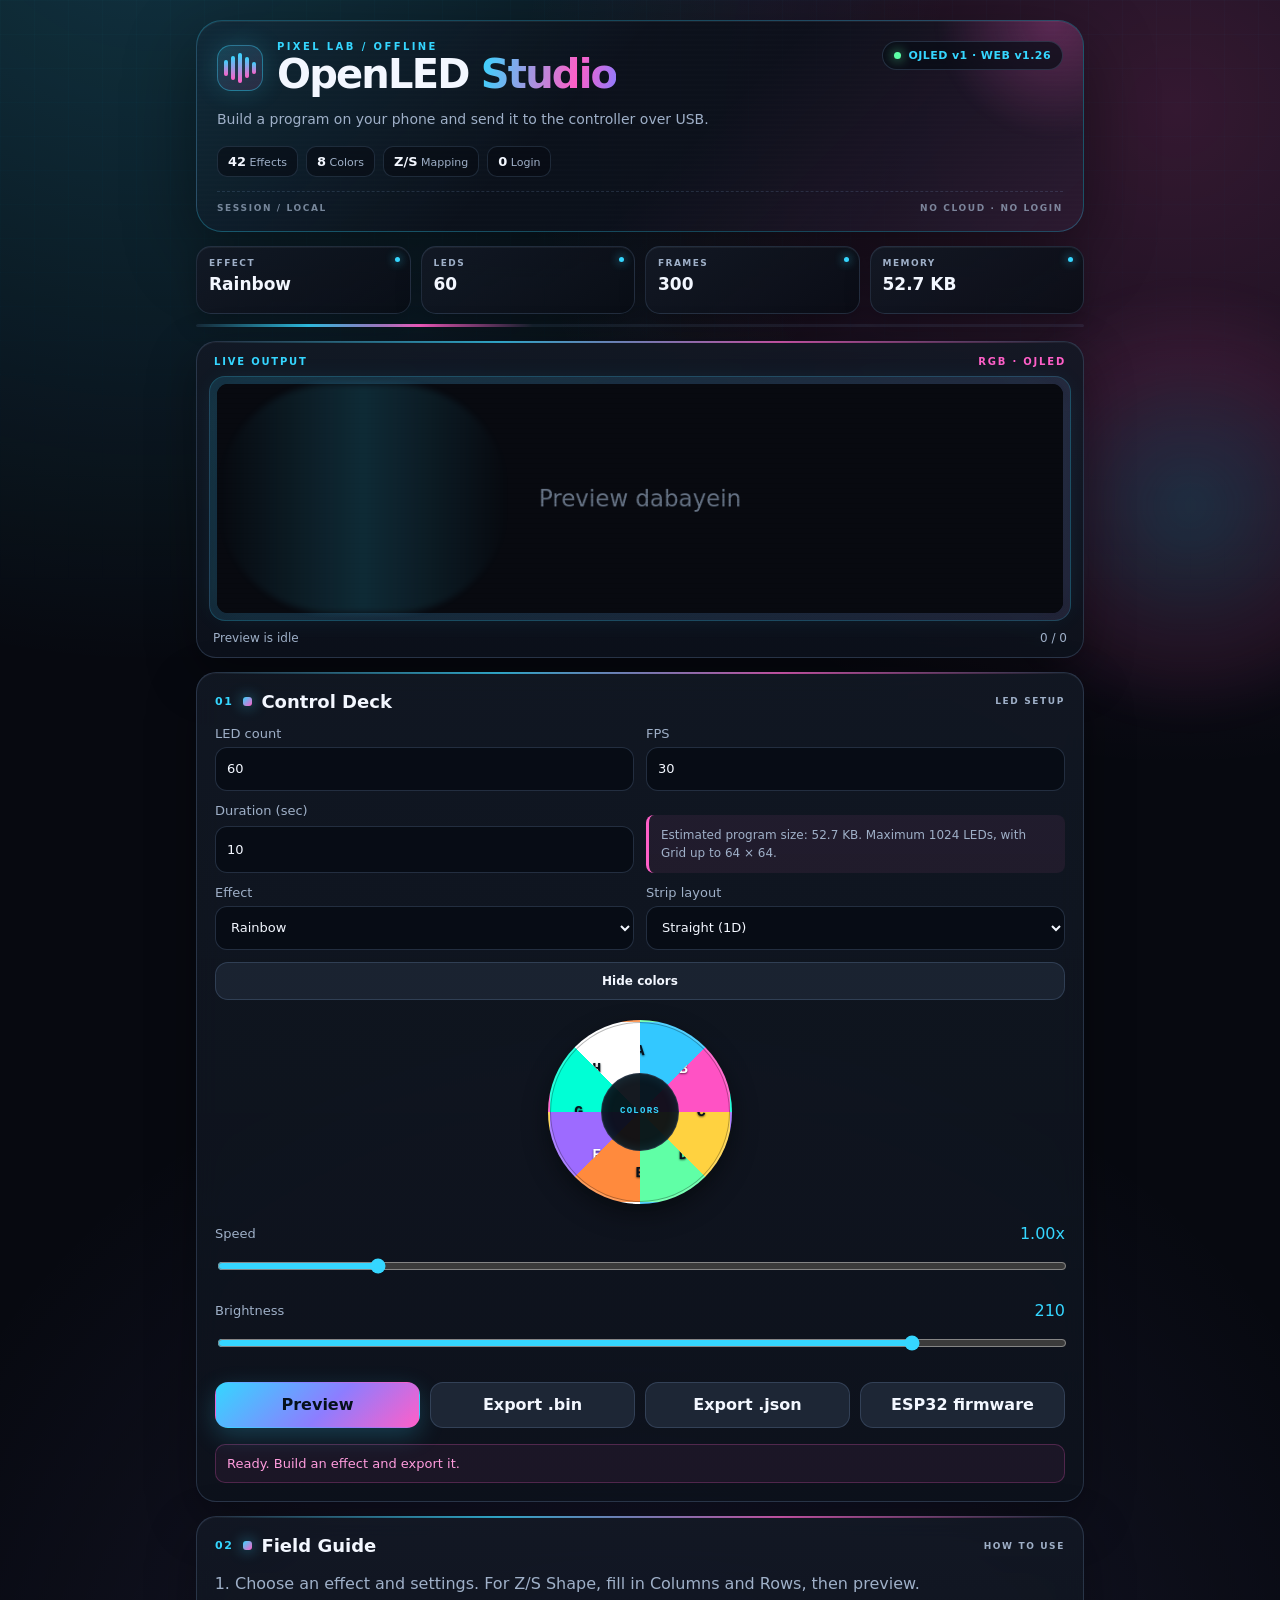
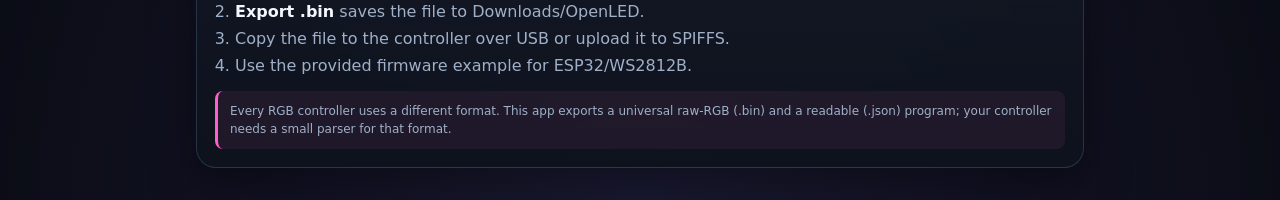
==== index.html @ 3d72856c "Combine color swatches into one color wheel" ====
<!doctype html>
<html lang="en">
<head>
  <meta charset="utf-8">
  <meta name="viewport" content="width=device-width, initial-scale=1, viewport-fit=cover">
  <meta name="theme-color" content="#070910">
  <title>OpenLED Studio — Free Offline RGB LED Program Designer</title>
  <meta name="description" content="Free offline LED effect studio. Build animated RGB programs on your phone and export OJLED .bin or .json files.">
  <meta name="keywords" content="LED, WS2812B, RGB, LED effects, OJLED, offline LED app, LED program designer, PWA">
  <meta name="robots" content="index, follow, max-image-preview:large">
  <meta name="google-site-verification" content="Swc5teiXD9Dpl1-2vFuk5kB1vmZibPCjsDLADtXdMlU" />
  <link rel="canonical" href="https://rohitprajapati487.github.io/openled-studio/">
  <meta property="og:type" content="website">
  <meta property="og:url" content="https://rohitprajapati487.github.io/openled-studio/">
  <meta property="og:title" content="OpenLED Studio — Free Offline RGB LED Program Designer">
  <meta property="og:description" content="Design animated RGB LED programs offline and export OJLED .bin or .json files.">
  <meta property="og:image" content="https://rohitprajapati487.github.io/openled-studio/icons/icon-512.png">
  <meta property="og:image:width" content="512">
  <meta property="og:image:height" content="512">
  <meta property="og:image:alt" content="OpenLED Studio app icon">
  <meta name="twitter:card" content="summary_large_image">
  <meta name="twitter:title" content="OpenLED Studio — Free Offline RGB LED Program Designer">
  <meta name="twitter:description" content="Design animated RGB LED programs offline and export OJLED .bin or .json files.">
  <meta name="twitter:image" content="https://rohitprajapati487.github.io/openled-studio/icons/icon-512.png">
  <meta name="apple-mobile-web-app-capable" content="yes">
  <meta name="apple-mobile-web-app-status-bar-style" content="black-translucent">
  <link rel="manifest" href="manifest.webmanifest">
  <link rel="icon" href="icons/icon-192.png">
  <link rel="apple-touch-icon" href="icons/icon-192.png">
  <link rel="stylesheet" href="styles.css">
  <script type="application/ld+json">
    {
      "@context": "https://schema.org",
      "@type": "WebApplication",
      "name": "OpenLED Studio",
      "url": "https://rohitprajapati487.github.io/openled-studio/",
      "description": "Free offline LED effect studio for building animated RGB programs and exporting OJLED .bin or .json files.",
      "applicationCategory": "MultimediaApplication",
      "operatingSystem": "Any modern web browser",
      "browserRequirements": "Requires JavaScript and Service Workers",
      "isAccessibleForFree": true,
      "offers": {
        "@type": "Offer",
        "price": "0",
        "priceCurrency": "USD"
      },
      "featureList": ["42 effects", "8 colors", "3D text", "OJLED binary export", "JSON export", "Offline PWA"]
    }
  </script>
</head>
<body>
  <main class="app">
    <header class="hero">
      <span class="hero-noise" aria-hidden="true"></span>
      <div class="brand-row">
        <div class="brand">
          <div class="mark" aria-hidden="true"><i></i><i></i><i></i><i></i><i></i></div>
          <div>
            <span class="kicker">PIXEL LAB / OFFLINE</span>
            <h1>OpenLED <em>Studio</em></h1>
          </div>
        </div>
        <span class="badge"><i class="live-dot"></i> OJLED v1 · WEB v1.26</span>
      </div>
      <p class="tagline">Build a program on your phone and send it to the controller over USB.</p>
      <div class="chips" aria-label="App features">
        <span><b>42</b> Effects</span>
        <span><b>8</b> Colors</span>
        <span><b>Z/S</b> Mapping</span>
        <span><b>0</b> Login</span>
      </div>
      <div class="hero-rail"><span>SESSION / LOCAL</span><span>NO CLOUD · NO LOGIN</span></div>
    </header>

    <section class="telemetry" aria-label="Live program stats">
      <div class="stat"><span>Effect</span><strong id="statEffect">Rainbow</strong></div>
      <div class="stat"><span>LEDs</span><strong id="statLeds">60</strong></div>
      <div class="stat"><span>Frames</span><strong id="statFrames">300</strong></div>
      <div class="stat"><span>Memory</span><strong id="statMemory">54.0 KB</strong></div>
    </section>
    <div class="signal-line" aria-hidden="true"><i></i></div>

    <section class="card preview-card">
      <div class="console-label"><span>LIVE OUTPUT</span><span>RGB · OJLED</span></div>
      <div class="screen">
        <canvas id="preview" width="960" height="260"></canvas>
        <span class="scan" aria-hidden="true"></span>
      </div>
      <div class="preview-foot">
        <span id="previewInfo">Preview is idle</span>
        <span id="frameInfo">0 / 0</span>
      </div>
    </section>

    <section class="card">
      <div class="section-head">
        <span class="section-index">01</span>
        <h2>Control Deck</h2>
        <span class="section-tag">LED SETUP</span>
      </div>
      <div class="grid">
        <label>LED count
          <input id="leds" type="number" min="1" max="1024" step="1" value="60" inputmode="numeric">
        </label>
        <label>FPS
          <input id="fps" type="number" min="1" max="60" value="30" inputmode="numeric">
        </label>
        <label>Duration (sec)
          <input id="seconds" type="number" min="1" max="120" value="10" inputmode="numeric">
        </label>
        <p id="sizeInfo" class="note">Estimated program size: 0 B. Maximum 1024 LEDs, with Grid up to 64 × 64.</p>
        <label>Effect
          <select id="effect">
            <option value="STATIC">Static</option>
            <option value="RAINBOW" selected>Rainbow</option>
            <option value="CHASE">Chase</option>
            <option value="BREATHE">Breathe</option>
            <option value="WIPE">Color Wipe</option>
            <option value="SPARKLE">Sparkle</option>
            <option value="WAVE">Wave</option>
            <option value="METEOR">Meteor</option>
            <option value="FIRE">Fire</option>
            <option value="PLASMA">Plasma</option>
            <option value="RIPPLE">Ripple</option>
            <option value="SCANNER">Scanner</option>
            <option value="KALEIDO">Kaleido</option>
            <option value="MATRIX">Matrix</option>
            <option value="AURORA">Aurora</option>
            <option value="LAVA">Lava</option>
            <option value="STROBE">Strobe</option>
            <option value="SPIRAL">Spiral</option>
            <option value="SNOW">Snow</option>
            <option value="CIRCUIT">Circuit</option>
            <option value="SUNRISE">Sunrise</option>
            <option value="THUNDER">Thunder</option>
            <option value="NEON">Neon</option>
            <option value="BOUNCE">Bounce</option>
            <option value="COMET">Comet</option>
            <option value="WATER">Water</option>
            <option value="SMOKE">Smoke</option>
            <option value="RADAR">Radar</option>
            <option value="GRIDWAVE">Gridwave</option>
            <option value="LASER">Laser</option>
            <option value="CLOCK">Clock</option>
            <option value="HEARTBEAT">Heartbeat</option>
            <option value="WIND">Wind</option>
            <option value="VOLCANO">Volcano</option>
            <option value="BUBBLES">Bubbles</option>
            <option value="CHECKER">Checker</option>
            <option value="ZOOM">Zoom</option>
            <option value="DNA">DNA</option>
            <option value="FLAG">Flag</option>
            <option value="GALAXY">Galaxy</option>
            <option value="TRAFFIC">Traffic</option>
            <option value="TEXT3D">3D Name (running text)</option>
            <option value="CUSTOM">Custom (your own effect)</option>
          </select>
        </label>
        <label id="textField" class="hidden">3D Name / Text
          <input id="effectText" type="text" maxlength="24" value="OPENLED" spellcheck="false" autocapitalize="characters" autocomplete="off">
        </label>
        <label id="textDirField" class="hidden">Text direction
          <select id="textDir">
            <option value="RIGHT_LEFT">Right → Left</option>
            <option value="LEFT_RIGHT">Left → Right</option>
            <option value="TOP_BOTTOM">Top → Bottom</option>
            <option value="BOTTOM_TOP">Bottom → Top</option>
          </select>
        </label>
        <label id="textOffsetXField" class="hidden">X position
          <input id="textOffsetX" type="range" min="-32" max="32" value="0">
        </label>
        <label id="textOffsetYField" class="hidden">Y position
          <input id="textOffsetY" type="range" min="-32" max="32" value="0">
        </label>
        <p id="textHint" class="hidden note">A-Z, 0-9, space and . ! ? : - are supported. Use direction and X/Y position to place the text anywhere. For full 3D, keep Rows 7+ for horizontal and Columns 7+ for vertical.</p>
        <label>Strip layout
          <select id="layout">
            <option value="LINE">Straight (1D)</option>
            <option value="ZIGZAG_Z">Z Shape</option>
            <option value="SNAKE_S">S Shape</option>
            <option value="GRID">Grid</option>
          </select>
        </label>
        <label id="colsField" class="hidden">Columns
          <input id="cols" type="number" min="1" max="64" step="1" value="10" inputmode="numeric">
        </label>
        <label id="rowsField" class="hidden">Rows
          <input id="rows" type="number" min="1" max="64" step="1" value="8" inputmode="numeric">
        </label>
        <button id="colorsToggle" class="colors-toggle" type="button" aria-controls="colorFields" aria-expanded="true">Hide colors</button>
        <div id="colorFields" class="color-wheel-wrap">
          <div id="colorWheel" class="color-wheel" role="group" aria-label="Colors A to H">
            <label id="swatchA" class="wheel-segment" data-letter="A" title="Color A" aria-label="Color A" style="--x:50%;--y:16%;--ink:#07111c">
              <input id="colorA" type="color" value="#33c8ff" aria-label="Color A">
            </label>
            <label id="swatchB" class="wheel-segment" data-letter="B" title="Color B" aria-label="Color B" style="--x:74%;--y:26%;--ink:#fff">
              <input id="colorB" type="color" value="#ff52c4" aria-label="Color B">
            </label>
            <label id="swatchC" class="wheel-segment" data-letter="C" title="Color C" aria-label="Color C" style="--x:84%;--y:50%;--ink:#07111c">
              <input id="colorC" type="color" value="#ffd240" aria-label="Color C">
            </label>
            <label id="swatchD" class="wheel-segment" data-letter="D" title="Color D" aria-label="Color D" style="--x:74%;--y:74%;--ink:#07111c">
              <input id="colorD" type="color" value="#60ffa6" aria-label="Color D">
            </label>
            <label id="swatchE" class="wheel-segment" data-letter="E" title="Color E" aria-label="Color E" style="--x:50%;--y:84%;--ink:#07111c">
              <input id="colorE" type="color" value="#ff8a3d" aria-label="Color E">
            </label>
            <label id="swatchF" class="wheel-segment" data-letter="F" title="Color F" aria-label="Color F" style="--x:26%;--y:74%;--ink:#fff">
              <input id="colorF" type="color" value="#9d6bff" aria-label="Color F">
            </label>
            <label id="swatchG" class="wheel-segment" data-letter="G" title="Color G" aria-label="Color G" style="--x:16%;--y:50%;--ink:#07111c">
              <input id="colorG" type="color" value="#00ffd5" aria-label="Color G">
            </label>
            <label id="swatchH" class="wheel-segment" data-letter="H" title="Color H" aria-label="Color H" style="--x:26%;--y:26%;--ink:#07111c">
              <input id="colorH" type="color" value="#ffffff" aria-label="Color H">
            </label>
            <div class="wheel-center"><span>COLORS</span></div>
          </div>
        </div>
        <label id="customField" class="hidden">Custom formula
          <textarea id="customCode" rows="4" spellcheck="false" autocapitalize="off" autocomplete="off">palette([a,b,c,d,e,f,g,h], x + y*0.35 - t*0.12)</textarea>
        </label>
        <div id="customPresets" class="hidden preset-row">
          <button type="button" data-preset="0">Rainbow</button>
          <button type="button" data-preset="1">Pulse</button>
          <button type="button" data-preset="2">Spark</button>
          <button type="button" data-preset="3">DIY</button>
        </div>
        <p id="customHint" class="hidden note">Variables: i, x, y, n, t, frame, fps, a, b, c, d, e, f, g, h. Helpers: sin, cos, abs, min, max, floor, sqrt, mix(a,b,v), palette(colors,p), hsv(h,s,v), random(). Output [r,g,b] or a 0-255 number.</p>
      </div>

      <div class="slider-row">
        <div class="slider-head">
          <label for="speed">Speed</label>
          <output id="speedOut">1.00x</output>
        </div>
        <input id="speed" type="range" min="10" max="500" value="100">
      </div>

      <div class="slider-row">
        <div class="slider-head">
          <label for="brightness">Brightness</label>
          <output id="brightnessOut">210</output>
        </div>
        <input id="brightness" type="range" min="0" max="255" value="210">
      </div>

      <div class="actions">
        <button id="previewBtn" class="primary" type="button">Preview</button>
        <button id="binBtn" type="button">Export .bin</button>
        <button id="jsonBtn" type="button">Export .json</button>
        <a id="firmwareLink" class="ghost" href="firmware/esp32_ws2812b.ino" download>ESP32 firmware</a>
      </div>

      <p id="status" class="status" role="status">Ready. Build an effect and export it.</p>
    </section>

    <section class="card help">
      <div class="section-head">
        <span class="section-index">02</span>
        <h2>Field Guide</h2>
        <span class="section-tag">HOW TO USE</span>
      </div>
      <ol>
        <li>Choose an effect and settings. For Z/S Shape, fill in Columns and Rows, then preview.</li>
        <li><b>Export .bin</b> saves the file to Downloads/OpenLED.</li>
        <li>Copy the file to the controller over USB or upload it to SPIFFS.</li>
        <li>Use the provided firmware example for ESP32/WS2812B.</li>
      </ol>
      <p class="note">Every RGB controller uses a different format. This app exports a universal raw-RGB (.bin) and a readable (.json) program; your controller needs a small parser for that format.</p>
    </section>
  </main>
  <script src="app.js"></script>
</body>
</html>
---- styles.css ----
:root {
  color-scheme: dark;
  --bg: #070910;
  --card: rgba(19, 25, 37, 0.86);
  --card-2: rgba(13, 18, 28, 0.92);
  --text: #f3f7ff;
  --muted: #9fb0c8;
  --accent: #35d6ff;
  --accent-2: #ff5fc8;
  --accent-3: #8d7dff;
  --border: rgba(112, 143, 184, 0.26);
}

* {
  box-sizing: border-box;
}

html,
body {
  margin: 0;
  min-height: 100%;
  background:
    radial-gradient(circle at 12% -8%, rgba(53, 214, 255, 0.22), transparent 36%),
    radial-gradient(circle at 92% 6%, rgba(255, 95, 200, 0.18), transparent 32%),
    radial-gradient(circle at 50% 100%, rgba(141, 125, 255, 0.14), transparent 42%),
    var(--bg);
  color: var(--text);
  font-family: system-ui, -apple-system, "Segoe UI", Roboto, sans-serif;
}

body::before {
  content: "";
  position: fixed;
  inset: 0;
  pointer-events: none;
  opacity: 0.28;
  background-image:
    linear-gradient(rgba(53, 214, 255, 0.08) 1px, transparent 1px),
    linear-gradient(90deg, rgba(53, 214, 255, 0.08) 1px, transparent 1px);
  background-size: 34px 34px;
  mask-image: linear-gradient(to bottom, #000, transparent 78%);
}

body::after {
  content: "";
  position: fixed;
  width: 34vw;
  height: 34vw;
  min-width: 260px;
  min-height: 260px;
  right: -10vw;
  top: 32vh;
  pointer-events: none;
  border-radius: 50%;
  background: radial-gradient(circle, rgba(53, 214, 255, 0.16), rgba(255, 95, 200, 0.08) 48%, transparent 72%);
  filter: blur(12px);
  animation: drift 22s ease-in-out infinite alternate;
}

.app {
  position: relative;
  z-index: 1;
  width: min(920px, 100%);
  margin: 0 auto;
  padding: 20px 16px calc(32px + env(safe-area-inset-bottom));
}

.hero {
  position: relative;
  overflow: hidden;
  padding: 20px 20px 18px;
  border: 1px solid rgba(53, 214, 255, 0.28);
  border-radius: 26px;
  background:
    linear-gradient(135deg, rgba(53, 214, 255, 0.12), transparent 42%),
    linear-gradient(315deg, rgba(255, 95, 200, 0.12), transparent 44%),
    rgba(12, 17, 27, 0.88);
  box-shadow: 0 24px 70px rgba(0, 0, 0, 0.42), inset 0 1px rgba(255, 255, 255, 0.06);
}

.hero::after {
  content: "";
  position: absolute;
  width: 240px;
  height: 240px;
  right: -90px;
  top: -120px;
  border-radius: 50%;
  background: radial-gradient(circle, rgba(255, 95, 200, 0.28), transparent 68%);
  filter: blur(6px);
}

.hero-noise {
  position: absolute;
  inset: 0;
  pointer-events: none;
  opacity: 0.22;
  background: repeating-linear-gradient(
    to bottom,
    transparent 0,
    transparent 3px,
    rgba(255, 255, 255, 0.06) 4px,
    transparent 5px
  );
}

.brand-row {
  position: relative;
  z-index: 1;
  display: flex;
  align-items: flex-start;
  justify-content: space-between;
  gap: 16px;
}

.brand {
  display: flex;
  align-items: center;
  gap: 14px;
}

.mark {
  width: 46px;
  height: 46px;
  flex: none;
  display: flex;
  align-items: center;
  justify-content: center;
  gap: 3px;
  border: 1px solid rgba(53, 214, 255, 0.4);
  border-radius: 14px;
  background: linear-gradient(145deg, rgba(53, 214, 255, 0.16), rgba(255, 95, 200, 0.12));
  box-shadow: 0 0 24px rgba(53, 214, 255, 0.18);
}

.mark i {
  width: 4px;
  height: 16px;
  border-radius: 4px;
  background: linear-gradient(to top, var(--accent-2), var(--accent));
  animation: level 1.1s ease-in-out infinite alternate;
}

.mark i:nth-child(2) { animation-delay: 0.14s; height: 24px; }
.mark i:nth-child(3) { animation-delay: 0.28s; height: 30px; }
.mark i:nth-child(4) { animation-delay: 0.42s; height: 21px; }
.mark i:nth-child(5) { animation-delay: 0.56s; height: 12px; }

.kicker {
  display: block;
  margin-bottom: 2px;
  color: var(--accent);
  font-size: 10px;
  font-weight: 800;
  letter-spacing: 0.24em;
}

h1 {
  margin: 0;
  font-size: clamp(26px, 6vw, 40px);
  font-weight: 850;
  letter-spacing: -0.045em;
  line-height: 1.02;
}

h1 em {
  font-style: normal;
  background: linear-gradient(100deg, var(--accent), var(--accent-2) 70%, var(--accent-3));
  -webkit-background-clip: text;
  background-clip: text;
  color: transparent;
}

h2 {
  display: flex;
  align-items: center;
  gap: 9px;
  margin: 0 0 14px;
  font-size: 18px;
  color: var(--text);
}

h2::before {
  content: "";
  width: 9px;
  height: 9px;
  flex: none;
  border-radius: 3px;
  background: linear-gradient(135deg, var(--accent), var(--accent-2));
  box-shadow: 0 0 14px rgba(53, 214, 255, 0.6);
}

p {
  margin: 6px 0 0;
  color: var(--muted);
  line-height: 1.5;
}

.tagline {
  position: relative;
  z-index: 1;
  margin-top: 14px;
  font-size: 14px;
}

.badge {
  position: relative;
  z-index: 1;
  flex: none;
  display: inline-flex;
  align-items: center;
  gap: 7px;
  padding: 7px 11px;
  border: 1px solid var(--border);
  border-radius: 999px;
  color: var(--accent);
  font-size: 11px;
  font-weight: 750;
  letter-spacing: 0.04em;
  background: rgba(8, 13, 21, 0.72);
}

.live-dot {
  width: 7px;
  height: 7px;
  border-radius: 50%;
  background: #5dffa6;
  box-shadow: 0 0 12px #5dffa6;
  animation: blink 1.6s ease-in-out infinite;
}

.chips {
  position: relative;
  z-index: 1;
  display: flex;
  flex-wrap: wrap;
  gap: 8px;
  margin-top: 16px;
}

.chips span {
  padding: 7px 10px;
  border: 1px solid rgba(112, 143, 184, 0.22);
  border-radius: 10px;
  background: rgba(7, 11, 18, 0.58);
  color: var(--muted);
  font-size: 11px;
}

.chips b {
  color: var(--text);
  font-size: 13px;
}

.hero-rail {
  position: relative;
  z-index: 1;
  display: flex;
  justify-content: space-between;
  gap: 12px;
  margin-top: 14px;
  padding-top: 11px;
  border-top: 1px dashed rgba(112, 143, 184, 0.22);
  color: rgba(159, 176, 200, 0.72);
  font-size: 9px;
  font-weight: 800;
  letter-spacing: 0.18em;
}

.telemetry {
  display: grid;
  grid-template-columns: repeat(4, minmax(0, 1fr));
  gap: 10px;
  margin-top: 14px;
}

.stat {
  position: relative;
  overflow: hidden;
  min-height: 68px;
  padding: 11px 12px;
  border: 1px solid rgba(112, 143, 184, 0.22);
  border-radius: 15px;
  background: linear-gradient(145deg, rgba(19, 25, 37, 0.92), rgba(9, 13, 21, 0.88));
  box-shadow: inset 0 1px rgba(255, 255, 255, 0.05), 0 10px 26px rgba(0, 0, 0, 0.24);
}

.stat::after {
  content: "";
  position: absolute;
  top: 10px;
  right: 10px;
  width: 5px;
  height: 5px;
  border-radius: 50%;
  background: var(--accent);
  box-shadow: 0 0 10px var(--accent);
}

.stat span {
  display: block;
  color: var(--muted);
  font-size: 9px;
  font-weight: 800;
  letter-spacing: 0.16em;
  text-transform: uppercase;
}

.stat strong {
  display: block;
  margin-top: 6px;
  overflow: hidden;
  color: var(--text);
  font-size: clamp(13px, 3vw, 17px);
  font-variant-numeric: tabular-nums;
  text-overflow: ellipsis;
  white-space: nowrap;
}

.signal-line {
  height: 3px;
  margin-top: 10px;
  overflow: hidden;
  border-radius: 999px;
  background: rgba(112, 143, 184, 0.14);
}

.signal-line i {
  display: block;
  width: 38%;
  height: 100%;
  border-radius: inherit;
  background: linear-gradient(90deg, transparent, var(--accent), var(--accent-2), transparent);
  animation: signal 4.5s linear infinite;
}

.section-head {
  display: flex;
  align-items: center;
  gap: 10px;
  margin-bottom: 14px;
}

.section-head h2 {
  margin: 0;
}

.section-index {
  color: var(--accent);
  font-size: 11px;
  font-weight: 900;
  letter-spacing: 0.14em;
}

.section-tag {
  margin-left: auto;
  color: var(--muted);
  font-size: 9px;
  font-weight: 800;
  letter-spacing: 0.18em;
}

.card {
  position: relative;
  margin-top: 14px;
  padding: 18px;
  border: 1px solid var(--border);
  border-radius: 20px;
  background: linear-gradient(180deg, var(--card), var(--card-2));
  box-shadow: 0 18px 48px rgba(0, 0, 0, 0.34), inset 0 1px rgba(255, 255, 255, 0.04);
  backdrop-filter: blur(12px);
}

.card::before {
  content: "";
  position: absolute;
  left: 20px;
  right: 20px;
  top: -1px;
  height: 2px;
  border-radius: 2px;
  background: linear-gradient(90deg, transparent, var(--accent), var(--accent-2), transparent);
  opacity: 0.7;
}

.preview-card {
  padding: 12px;
}

.console-label {
  display: flex;
  justify-content: space-between;
  gap: 10px;
  padding: 2px 5px 9px;
  color: var(--accent);
  font-size: 10px;
  font-weight: 800;
  letter-spacing: 0.18em;
}

.console-label span:last-child {
  color: var(--accent-2);
}

.screen {
  position: relative;
  padding: 7px;
  border: 1px solid rgba(53, 214, 255, 0.22);
  border-radius: 16px;
  background: linear-gradient(135deg, rgba(53, 214, 255, 0.09), rgba(255, 95, 200, 0.08));
  box-shadow: inset 0 0 20px rgba(53, 214, 255, 0.08);
}

.scan {
  position: absolute;
  inset: 7px;
  pointer-events: none;
  border-radius: 11px;
  background: repeating-linear-gradient(
    to bottom,
    transparent 0,
    transparent 4px,
    rgba(0, 0, 0, 0.22) 5px
  );
}

.screen::after {
  content: "";
  position: absolute;
  top: 7px;
  bottom: 7px;
  left: 7px;
  width: 34%;
  pointer-events: none;
  border-radius: 999px;
  background: linear-gradient(90deg, transparent, rgba(53, 214, 255, 0.16), transparent);
  filter: blur(3px);
  animation: sweep 8s ease-in-out infinite;
}

canvas {
  display: block;
  width: 100%;
  height: auto;
  border-radius: 11px;
  background: #05070c;
  box-shadow: 0 0 28px rgba(53, 214, 255, 0.12);
}

.preview-foot {
  display: flex;
  justify-content: space-between;
  gap: 12px;
  padding: 10px 4px 0;
  color: var(--muted);
  font-size: 12px;
  font-variant-numeric: tabular-nums;
}

.grid {
  display: grid;
  grid-template-columns: repeat(2, minmax(0, 1fr));
  gap: 12px;
}

label {
  display: grid;
  gap: 6px;
  color: var(--muted);
  font-size: 13px;
}

input,
select {
  width: 100%;
  min-height: 44px;
  padding: 9px 11px;
  border: 1px solid var(--border);
  border-radius: 12px;
  background: rgba(7, 12, 20, 0.82);
  color: var(--text);
  font: inherit;
  outline: none;
  transition: border-color 0.16s, box-shadow 0.16s, transform 0.16s;
}

input:focus,
select:focus {
  border-color: var(--accent);
  box-shadow: 0 0 0 3px rgba(53, 214, 255, 0.16);
  transform: translateY(-1px);
}

textarea {
  width: 100%;
  min-height: 92px;
  padding: 10px 11px;
  border: 1px solid var(--border);
  border-radius: 12px;
  background: rgba(5, 9, 16, 0.9);
  color: var(--accent);
  font: 13px/1.5 ui-monospace, SFMono-Regular, Menlo, Consolas, monospace;
  resize: vertical;
  outline: none;
  transition: border-color 0.16s, box-shadow 0.16s;
}

textarea:focus {
  border-color: var(--accent);
  box-shadow: 0 0 0 3px rgba(53, 214, 255, 0.16);
}

.preset-row {
  display: grid;
  grid-template-columns: repeat(4, minmax(0, 1fr));
  gap: 8px;
  margin-top: 10px;
}

.preset-row button {
  min-height: 36px;
  font-size: 12px;
  background: rgba(32, 42, 57, 0.86);
}

.colors-toggle {
  grid-column: 1 / -1;
  min-height: 38px;
  font-size: 12px;
  background: rgba(32, 42, 57, 0.7);
}

.color-wheel-wrap {
  grid-column: 1 / -1;
  display: flex;
  justify-content: center;
  padding: 8px 0 4px;
}

.color-wheel {
  position: relative;
  width: 184px;
  height: 184px;
  border: 2px solid rgba(255, 255, 255, 0.16);
  border-radius: 50%;
  background: conic-gradient(
    var(--c0, #33c8ff) 0deg 45deg,
    var(--c1, #ff52c4) 45deg 90deg,
    var(--c2, #ffd240) 90deg 135deg,
    var(--c3, #60ffa6) 135deg 180deg,
    var(--c4, #ff8a3d) 180deg 225deg,
    var(--c5, #9d6bff) 225deg 270deg,
    var(--c6, #00ffd5) 270deg 315deg,
    var(--c7, #ffffff) 315deg 360deg
  );
  box-shadow: 0 10px 26px rgba(0, 0, 0, 0.42), inset 0 0 0 1px rgba(0, 0, 0, 0.28);
}

.wheel-segment {
  position: absolute;
  inset: 0;
  display: block;
  cursor: pointer;
  transition: filter 0.16s;
}

.wheel-segment::after {
  content: attr(data-letter);
  position: absolute;
  left: var(--x);
  top: var(--y);
  transform: translate(-50%, -50%);
  color: var(--ink, #fff);
  font: 800 15px/1 ui-monospace, SFMono-Regular, Menlo, Consolas, monospace;
  text-shadow: 0 1px 2px rgba(0, 0, 0, 0.65);
  pointer-events: none;
}

.wheel-segment:nth-child(1) { clip-path: polygon(50% 50%, 50% 0%, 69% 4%, 85% 15%); }
.wheel-segment:nth-child(2) { clip-path: polygon(50% 50%, 85% 15%, 96% 31%, 100% 50%); }
.wheel-segment:nth-child(3) { clip-path: polygon(50% 50%, 100% 50%, 96% 69%, 85% 85%); }
.wheel-segment:nth-child(4) { clip-path: polygon(50% 50%, 85% 85%, 69% 96%, 50% 100%); }
.wheel-segment:nth-child(5) { clip-path: polygon(50% 50%, 50% 100%, 31% 96%, 15% 85%); }
.wheel-segment:nth-child(6) { clip-path: polygon(50% 50%, 15% 85%, 4% 69%, 0% 50%); }
.wheel-segment:nth-child(7) { clip-path: polygon(50% 50%, 0% 50%, 4% 31%, 15% 15%); }
.wheel-segment:nth-child(8) { clip-path: polygon(50% 50%, 15% 15%, 31% 4%, 50% 0%); }

.wheel-segment:hover,
.wheel-segment:focus-within {
  filter: brightness(1.14);
}

.wheel-center {
  position: absolute;
  left: 50%;
  top: 50%;
  display: grid;
  place-items: center;
  width: 78px;
  height: 78px;
  transform: translate(-50%, -50%);
  border: 1px solid var(--border);
  border-radius: 50%;
  background: rgba(7, 12, 20, 0.94);
  box-shadow: inset 0 0 12px rgba(53, 214, 255, 0.12);
  color: var(--accent);
  font: 700 9px/1 ui-monospace, SFMono-Regular, Menlo, Consolas, monospace;
  letter-spacing: 0.14em;
  pointer-events: none;
}

.wheel-segment input[type="color"] {
  position: absolute;
  inset: 0;
  width: 100%;
  height: 100%;
  min-height: 0;
  padding: 0;
  border: 0;
  opacity: 0;
  cursor: pointer;
}

input[type="range"] {
  min-height: 30px;
  padding: 0;
  border: 0;
  background: transparent;
  accent-color: var(--accent);
  box-shadow: none;
}

input[type="range"]:focus {
  transform: none;
  box-shadow: none;
}

.slider-row {
  margin-top: 16px;
}

.slider-head {
  display: flex;
  justify-content: space-between;
  align-items: center;
  margin-bottom: 6px;
}

output {
  color: var(--accent);
  font-variant-numeric: tabular-nums;
}

.actions {
  display: grid;
  grid-template-columns: repeat(4, minmax(0, 1fr));
  gap: 10px;
  margin-top: 20px;
}

button,
.ghost {
  min-height: 46px;
  border: 1px solid var(--border);
  border-radius: 13px;
  background: rgba(32, 42, 57, 0.88);
  color: var(--text);
  font: inherit;
  font-weight: 700;
  cursor: pointer;
  display: inline-flex;
  align-items: center;
  justify-content: center;
  text-decoration: none;
  text-align: center;
  transition: transform 0.14s, border-color 0.14s, box-shadow 0.14s;
}

button:hover,
.ghost:hover {
  border-color: var(--accent);
  transform: translateY(-1px);
}

button.primary {
  border-color: transparent;
  background: linear-gradient(135deg, var(--accent), var(--accent-3) 55%, var(--accent-2));
  color: #06111c;
  box-shadow: 0 8px 24px rgba(53, 214, 255, 0.22);
}

.status {
  min-height: 22px;
  margin-top: 16px;
  padding: 9px 11px;
  border: 1px solid rgba(255, 95, 200, 0.24);
  border-radius: 10px;
  background: rgba(255, 95, 200, 0.06);
  color: #ff9cdd;
  font-size: 13px;
}

.help ol {
  margin: 0;
  padding-left: 20px;
  color: var(--muted);
  line-height: 1.7;
}

.help b {
  color: var(--text);
}

.hidden {
  display: none;
}

.note {
  margin-top: 12px;
  padding: 11px 12px;
  border-left: 3px solid var(--accent-2);
  border-radius: 8px;
  background: rgba(255, 95, 200, 0.07);
  font-size: 12px;
}

@keyframes level {
  from { transform: scaleY(0.45); opacity: 0.65; }
  to { transform: scaleY(1); opacity: 1; }
}

@keyframes blink {
  0%, 100% { opacity: 1; }
  50% { opacity: 0.35; }
}

@keyframes drift {
  from { transform: translate3d(-4vw, -3vh, 0) scale(1); }
  to { transform: translate3d(6vw, 5vh, 0) scale(1.14); }
}

@keyframes signal {
  from { transform: translateX(-110%); }
  to { transform: translateX(370%); }
}

@keyframes sweep {
  0%, 100% { transform: translateX(-30%); opacity: 0.35; }
  50% { transform: translateX(320%); opacity: 1; }
}

@media (max-width: 620px) {
  body::after {
    display: none;
  }

  .app {
    padding: 14px 12px calc(28px + env(safe-area-inset-bottom));
  }

  .hero {
    padding: 17px 15px 15px;
    border-radius: 22px;
  }

  .brand {
    gap: 11px;
  }

  .mark {
    width: 40px;
    height: 40px;
    border-radius: 12px;
  }

  .badge {
    font-size: 10px;
    padding: 6px 9px;
  }

  .chips span {
    flex: 1 1 auto;
    text-align: center;
  }

  .grid,
  .actions,
  .telemetry {
    grid-template-columns: repeat(2, minmax(0, 1fr));
  }

  .card {
    padding: 15px;
    border-radius: 17px;
  }

  .preview-card {
    padding: 10px;
  }
}

@media (prefers-reduced-motion: reduce) {
  .mark i,
  .live-dot,
  body::after,
  .signal-line i,
  .screen::after {
    animation: none;
  }

  input,
  select,
  textarea,
  button,
  .ghost {
    transition: none;
  }
}
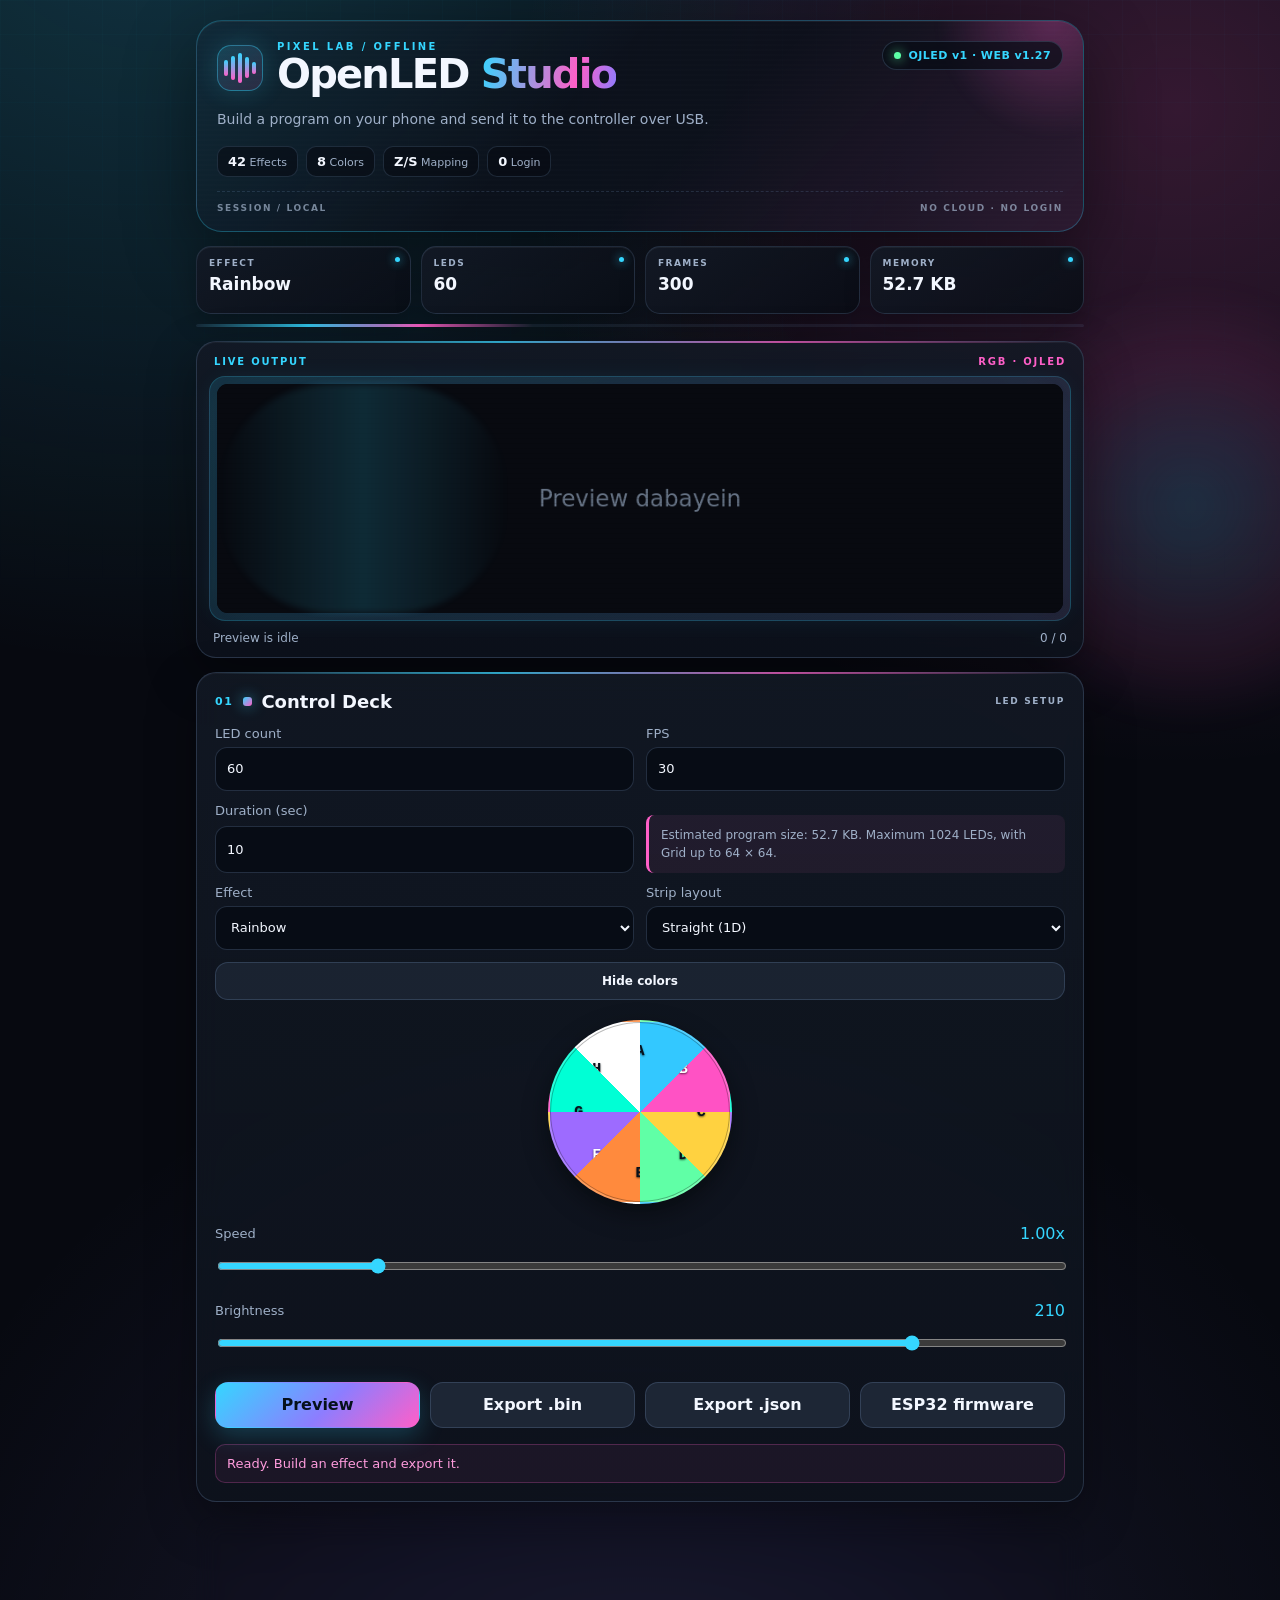
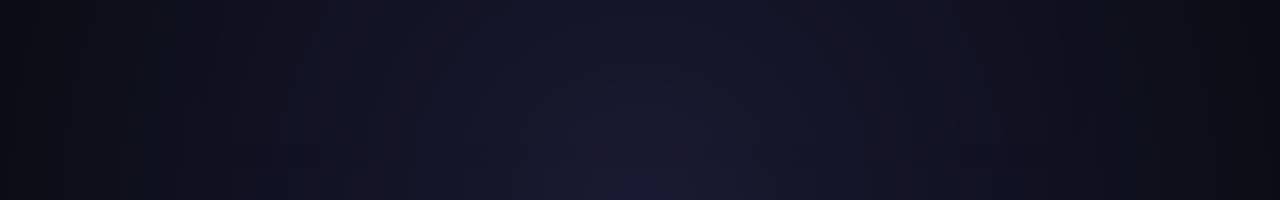
==== commit 99e87c9b: "Make color wheel a full circle and bust cache" ====
--- a/index.html
+++ b/index.html
@@ -24,10 +24,10 @@
   <meta name="twitter:image" content="https://rohitprajapati487.github.io/openled-studio/icons/icon-512.png">
   <meta name="apple-mobile-web-app-capable" content="yes">
   <meta name="apple-mobile-web-app-status-bar-style" content="black-translucent">
-  <link rel="manifest" href="manifest.webmanifest">
+  <link rel="manifest" href="manifest.webmanifest?v=34">
   <link rel="icon" href="icons/icon-192.png">
   <link rel="apple-touch-icon" href="icons/icon-192.png">
-  <link rel="stylesheet" href="styles.css">
+  <link rel="stylesheet" href="styles.css?v=34">
   <script type="application/ld+json">
     {
       "@context": "https://schema.org",
@@ -60,7 +60,7 @@
             <h1>OpenLED <em>Studio</em></h1>
           </div>
         </div>
-        <span class="badge"><i class="live-dot"></i> OJLED v1 · WEB v1.26</span>
+        <span class="badge"><i class="live-dot"></i> OJLED v1 · WEB v1.27</span>
       </div>
       <p class="tagline">Build a program on your phone and send it to the controller over USB.</p>
       <div class="chips" aria-label="App features">
@@ -215,7 +215,6 @@
             <label id="swatchH" class="wheel-segment" data-letter="H" title="Color H" aria-label="Color H" style="--x:26%;--y:26%;--ink:#07111c">
               <input id="colorH" type="color" value="#ffffff" aria-label="Color H">
             </label>
-            <div class="wheel-center"><span>COLORS</span></div>
           </div>
         </div>
         <label id="customField" class="hidden">Custom formula
@@ -271,6 +270,6 @@
       <p class="note">Every RGB controller uses a different format. This app exports a universal raw-RGB (.bin) and a readable (.json) program; your controller needs a small parser for that format.</p>
     </section>
   </main>
-  <script src="app.js"></script>
+  <script src="app.js?v=34"></script>
 </body>
 </html>
--- a/styles.css
+++ b/styles.css
@@ -588,25 +588,6 @@
 .wheel-segment:hover,
 .wheel-segment:focus-within {
   filter: brightness(1.14);
-}
-
-.wheel-center {
-  position: absolute;
-  left: 50%;
-  top: 50%;
-  display: grid;
-  place-items: center;
-  width: 78px;
-  height: 78px;
-  transform: translate(-50%, -50%);
-  border: 1px solid var(--border);
-  border-radius: 50%;
-  background: rgba(7, 12, 20, 0.94);
-  box-shadow: inset 0 0 12px rgba(53, 214, 255, 0.12);
-  color: var(--accent);
-  font: 700 9px/1 ui-monospace, SFMono-Regular, Menlo, Consolas, monospace;
-  letter-spacing: 0.14em;
-  pointer-events: none;
 }
 
 .wheel-segment input[type="color"] {
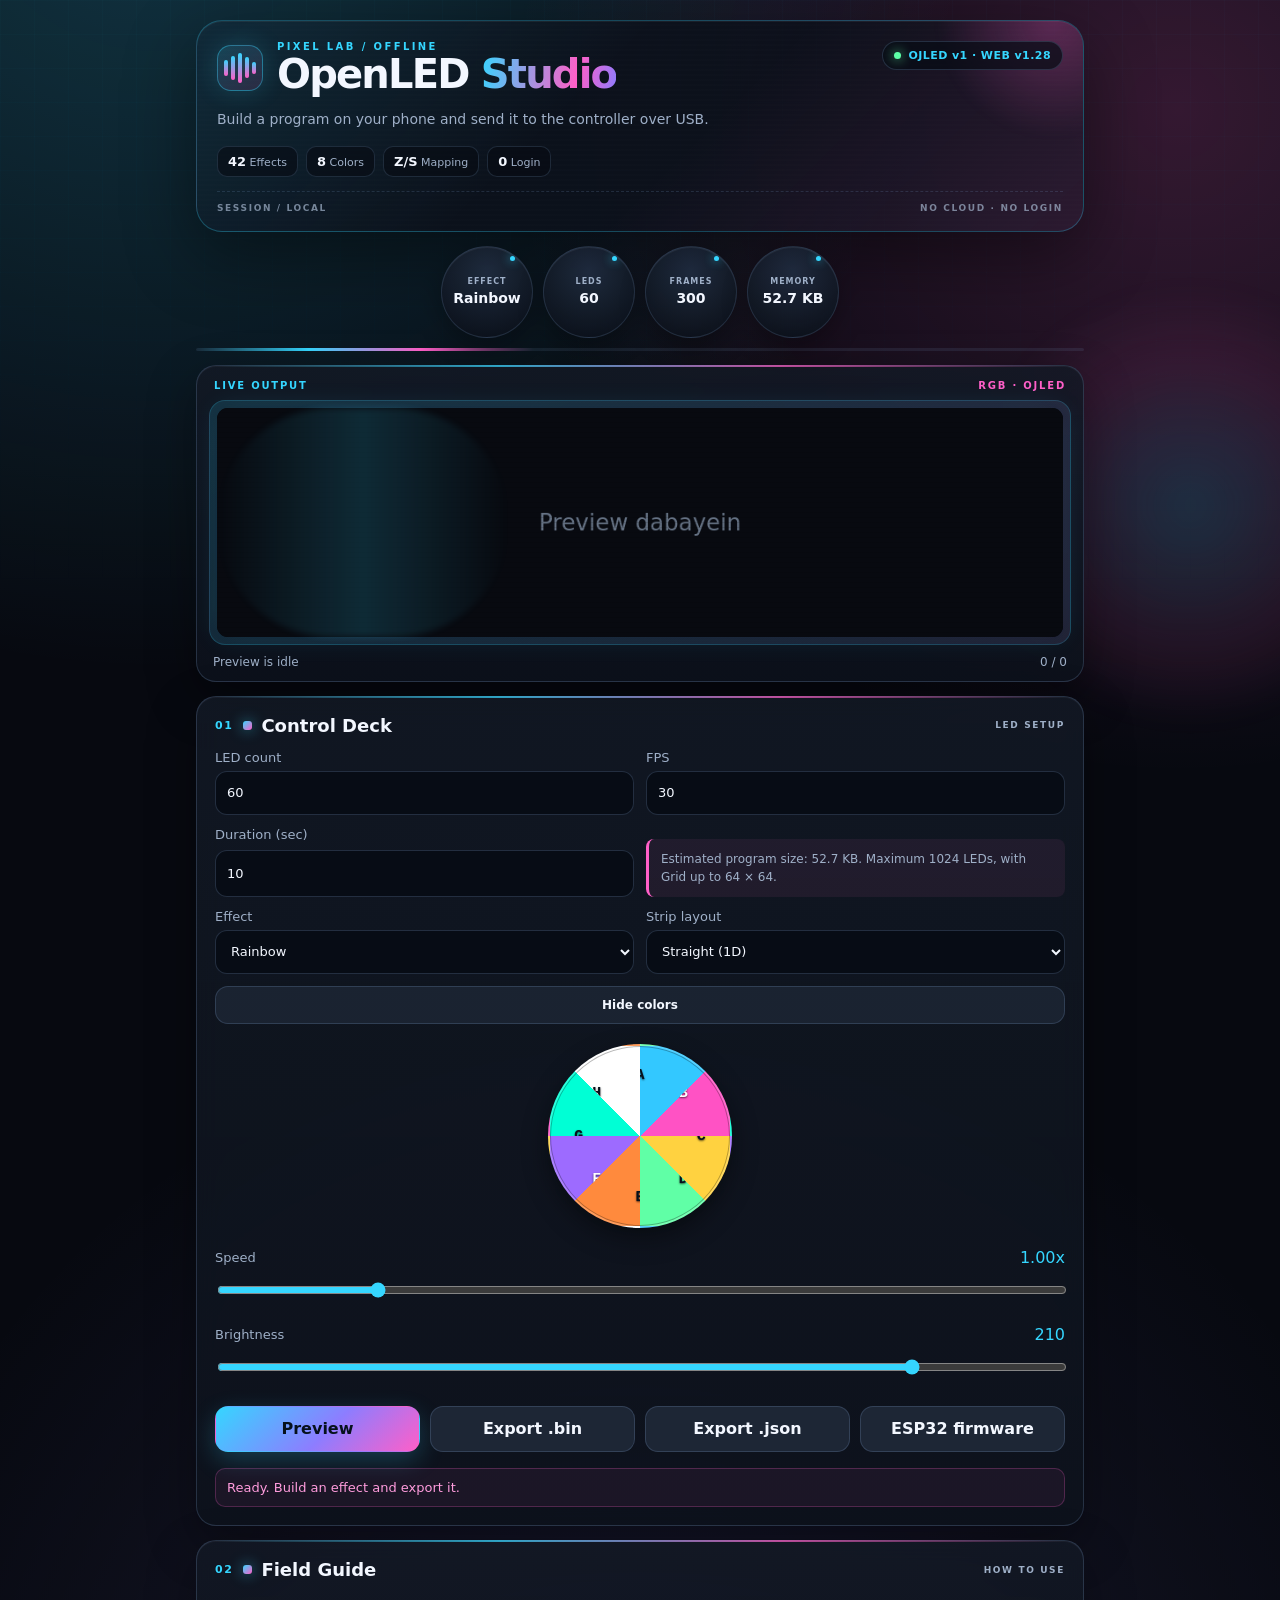
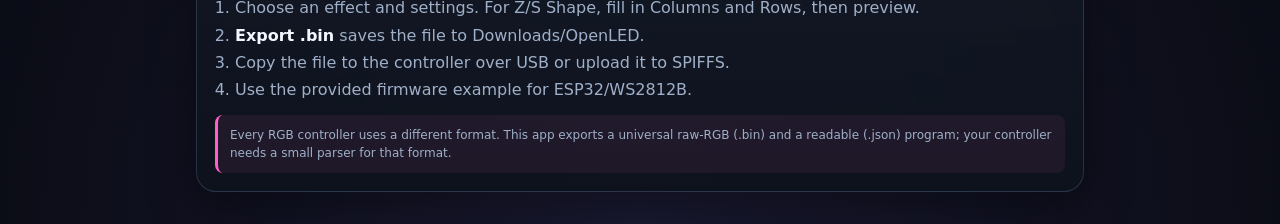
==== commit 6346760e: "Make telemetry tiles circular" ====
--- a/index.html
+++ b/index.html
@@ -24,10 +24,10 @@
   <meta name="twitter:image" content="https://rohitprajapati487.github.io/openled-studio/icons/icon-512.png">
   <meta name="apple-mobile-web-app-capable" content="yes">
   <meta name="apple-mobile-web-app-status-bar-style" content="black-translucent">
-  <link rel="manifest" href="manifest.webmanifest?v=34">
+  <link rel="manifest" href="manifest.webmanifest?v=35">
   <link rel="icon" href="icons/icon-192.png">
   <link rel="apple-touch-icon" href="icons/icon-192.png">
-  <link rel="stylesheet" href="styles.css?v=34">
+  <link rel="stylesheet" href="styles.css?v=35">
   <script type="application/ld+json">
     {
       "@context": "https://schema.org",
@@ -60,7 +60,7 @@
             <h1>OpenLED <em>Studio</em></h1>
           </div>
         </div>
-        <span class="badge"><i class="live-dot"></i> OJLED v1 · WEB v1.27</span>
+        <span class="badge"><i class="live-dot"></i> OJLED v1 · WEB v1.28</span>
       </div>
       <p class="tagline">Build a program on your phone and send it to the controller over USB.</p>
       <div class="chips" aria-label="App features">
@@ -270,6 +270,6 @@
       <p class="note">Every RGB controller uses a different format. This app exports a universal raw-RGB (.bin) and a readable (.json) program; your controller needs a small parser for that format.</p>
     </section>
   </main>
-  <script src="app.js?v=34"></script>
+  <script src="app.js?v=35"></script>
 </body>
 </html>
--- a/styles.css
+++ b/styles.css
@@ -268,28 +268,37 @@
 }
 
 .telemetry {
-  display: grid;
-  grid-template-columns: repeat(4, minmax(0, 1fr));
+  display: flex;
+  flex-wrap: wrap;
+  justify-content: center;
   gap: 10px;
   margin-top: 14px;
 }
 
 .stat {
   position: relative;
+  display: flex;
+  flex-direction: column;
+  align-items: center;
+  justify-content: center;
+  gap: 4px;
+  width: 92px;
+  height: 92px;
+  min-height: 0;
+  padding: 12px 8px;
   overflow: hidden;
-  min-height: 68px;
-  padding: 11px 12px;
   border: 1px solid rgba(112, 143, 184, 0.22);
-  border-radius: 15px;
-  background: linear-gradient(145deg, rgba(19, 25, 37, 0.92), rgba(9, 13, 21, 0.88));
-  box-shadow: inset 0 1px rgba(255, 255, 255, 0.05), 0 10px 26px rgba(0, 0, 0, 0.24);
+  border-radius: 50%;
+  background: radial-gradient(circle at 50% 28%, rgba(31, 43, 62, 0.96), rgba(9, 13, 21, 0.92));
+  box-shadow: inset 0 1px rgba(255, 255, 255, 0.06), 0 10px 26px rgba(0, 0, 0, 0.28);
+  text-align: center;
 }
 
 .stat::after {
   content: "";
   position: absolute;
-  top: 10px;
-  right: 10px;
+  top: 9px;
+  right: 17px;
   width: 5px;
   height: 5px;
   border-radius: 50%;
@@ -300,18 +309,18 @@
 .stat span {
   display: block;
   color: var(--muted);
-  font-size: 9px;
+  font-size: 8px;
   font-weight: 800;
-  letter-spacing: 0.16em;
+  letter-spacing: 0.12em;
   text-transform: uppercase;
 }
 
 .stat strong {
   display: block;
-  margin-top: 6px;
+  max-width: 100%;
   overflow: hidden;
   color: var(--text);
-  font-size: clamp(13px, 3vw, 17px);
+  font-size: clamp(11px, 2.8vw, 14px);
   font-variant-numeric: tabular-nums;
   text-overflow: ellipsis;
   white-space: nowrap;
@@ -765,8 +774,7 @@
   }
 
   .grid,
-  .actions,
-  .telemetry {
+  .actions {
     grid-template-columns: repeat(2, minmax(0, 1fr));
   }
 
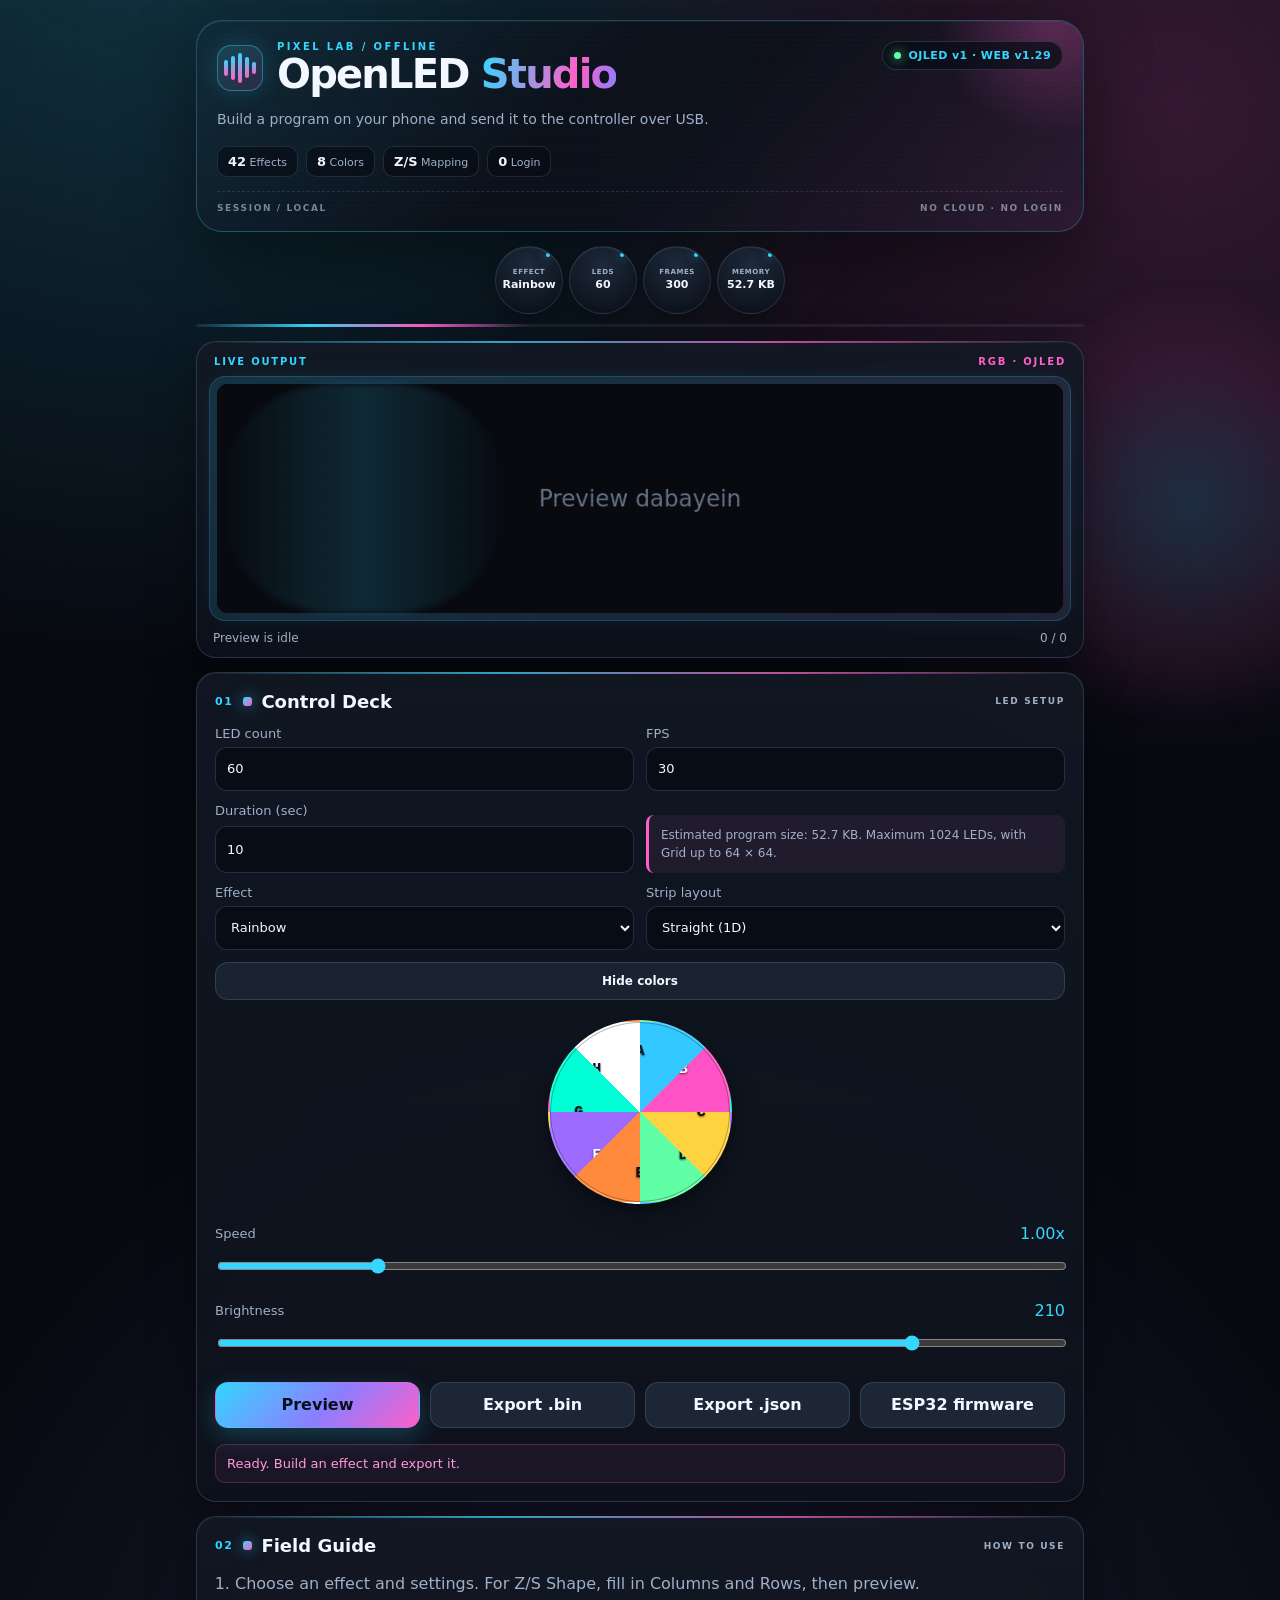
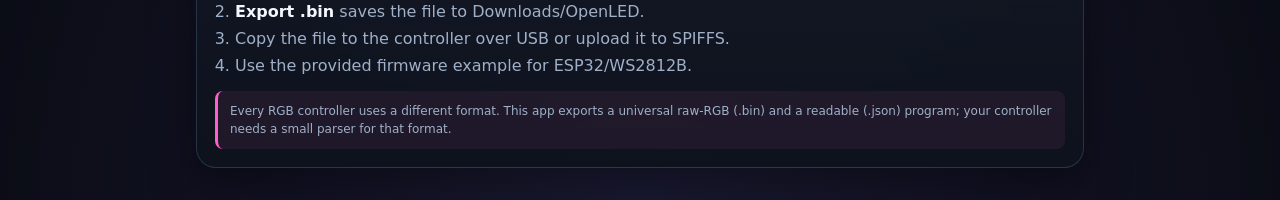
==== commit a0c29e4a: "Shrink telemetry tiles into one row" ====
--- a/index.html
+++ b/index.html
@@ -24,10 +24,10 @@
   <meta name="twitter:image" content="https://rohitprajapati487.github.io/openled-studio/icons/icon-512.png">
   <meta name="apple-mobile-web-app-capable" content="yes">
   <meta name="apple-mobile-web-app-status-bar-style" content="black-translucent">
-  <link rel="manifest" href="manifest.webmanifest?v=35">
+  <link rel="manifest" href="manifest.webmanifest?v=36">
   <link rel="icon" href="icons/icon-192.png">
   <link rel="apple-touch-icon" href="icons/icon-192.png">
-  <link rel="stylesheet" href="styles.css?v=35">
+  <link rel="stylesheet" href="styles.css?v=36">
   <script type="application/ld+json">
     {
       "@context": "https://schema.org",
@@ -60,7 +60,7 @@
             <h1>OpenLED <em>Studio</em></h1>
           </div>
         </div>
-        <span class="badge"><i class="live-dot"></i> OJLED v1 · WEB v1.28</span>
+        <span class="badge"><i class="live-dot"></i> OJLED v1 · WEB v1.29</span>
       </div>
       <p class="tagline">Build a program on your phone and send it to the controller over USB.</p>
       <div class="chips" aria-label="App features">
@@ -270,6 +270,6 @@
       <p class="note">Every RGB controller uses a different format. This app exports a universal raw-RGB (.bin) and a readable (.json) program; your controller needs a small parser for that format.</p>
     </section>
   </main>
-  <script src="app.js?v=35"></script>
+  <script src="app.js?v=36"></script>
 </body>
 </html>
--- a/styles.css
+++ b/styles.css
@@ -269,9 +269,9 @@
 
 .telemetry {
   display: flex;
-  flex-wrap: wrap;
+  flex-wrap: nowrap;
   justify-content: center;
-  gap: 10px;
+  gap: 6px;
   margin-top: 14px;
 }
 
@@ -281,11 +281,12 @@
   flex-direction: column;
   align-items: center;
   justify-content: center;
-  gap: 4px;
-  width: 92px;
-  height: 92px;
+  gap: 2px;
+  width: clamp(58px, 16vw, 68px);
+
+  height: clamp(58px, 16vw, 68px);
   min-height: 0;
-  padding: 12px 8px;
+  padding: 8px 5px;
   overflow: hidden;
   border: 1px solid rgba(112, 143, 184, 0.22);
   border-radius: 50%;
@@ -297,10 +298,10 @@
 .stat::after {
   content: "";
   position: absolute;
-  top: 9px;
-  right: 17px;
-  width: 5px;
-  height: 5px;
+  top: 6px;
+  right: 12px;
+  width: 4px;
+  height: 4px;
   border-radius: 50%;
   background: var(--accent);
   box-shadow: 0 0 10px var(--accent);
@@ -309,9 +310,9 @@
 .stat span {
   display: block;
   color: var(--muted);
-  font-size: 8px;
+  font-size: 7px;
   font-weight: 800;
-  letter-spacing: 0.12em;
+  letter-spacing: 0.08em;
   text-transform: uppercase;
 }
 
@@ -320,7 +321,7 @@
   max-width: 100%;
   overflow: hidden;
   color: var(--text);
-  font-size: clamp(11px, 2.8vw, 14px);
+  font-size: clamp(9px, 2.3vw, 11px);
   font-variant-numeric: tabular-nums;
   text-overflow: ellipsis;
   white-space: nowrap;
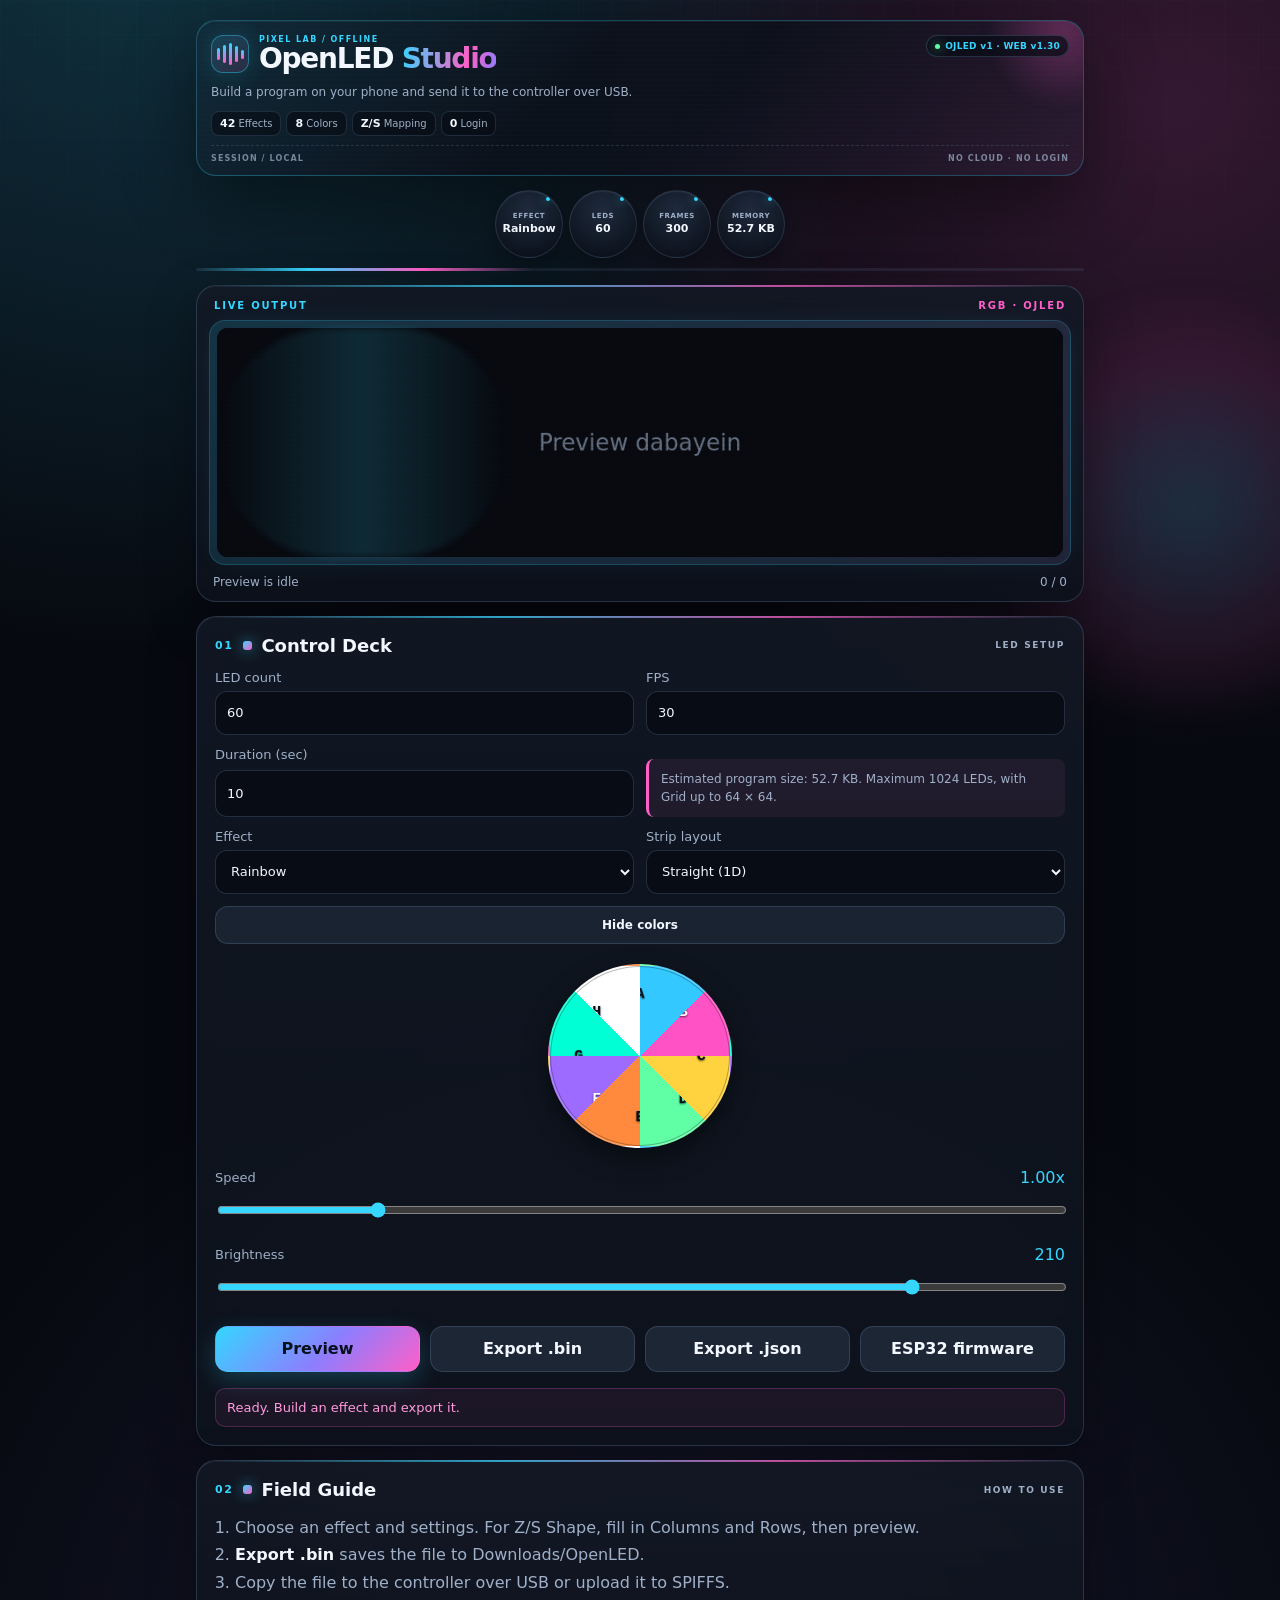
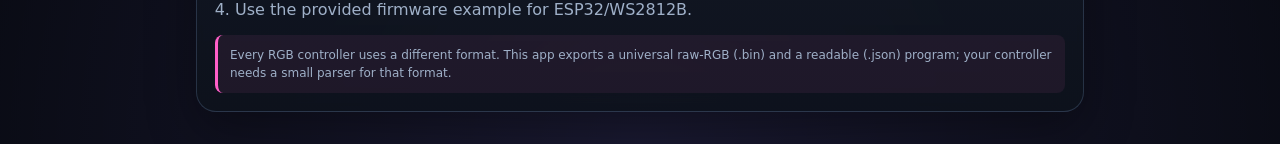
==== commit a7161d78: "Compact hero header" ====
--- a/index.html
+++ b/index.html
@@ -24,10 +24,10 @@
   <meta name="twitter:image" content="https://rohitprajapati487.github.io/openled-studio/icons/icon-512.png">
   <meta name="apple-mobile-web-app-capable" content="yes">
   <meta name="apple-mobile-web-app-status-bar-style" content="black-translucent">
-  <link rel="manifest" href="manifest.webmanifest?v=36">
+  <link rel="manifest" href="manifest.webmanifest?v=37">
   <link rel="icon" href="icons/icon-192.png">
   <link rel="apple-touch-icon" href="icons/icon-192.png">
-  <link rel="stylesheet" href="styles.css?v=36">
+  <link rel="stylesheet" href="styles.css?v=37">
   <script type="application/ld+json">
     {
       "@context": "https://schema.org",
@@ -60,7 +60,7 @@
             <h1>OpenLED <em>Studio</em></h1>
           </div>
         </div>
-        <span class="badge"><i class="live-dot"></i> OJLED v1 · WEB v1.29</span>
+        <span class="badge"><i class="live-dot"></i> OJLED v1 · WEB v1.30</span>
       </div>
       <p class="tagline">Build a program on your phone and send it to the controller over USB.</p>
       <div class="chips" aria-label="App features">
@@ -270,6 +270,6 @@
       <p class="note">Every RGB controller uses a different format. This app exports a universal raw-RGB (.bin) and a readable (.json) program; your controller needs a small parser for that format.</p>
     </section>
   </main>
-  <script src="app.js?v=36"></script>
+  <script src="app.js?v=37"></script>
 </body>
 </html>
--- a/styles.css
+++ b/styles.css
@@ -68,9 +68,9 @@
 .hero {
   position: relative;
   overflow: hidden;
-  padding: 20px 20px 18px;
+  padding: 14px 14px 12px;
   border: 1px solid rgba(53, 214, 255, 0.28);
-  border-radius: 26px;
+  border-radius: 20px;
   background:
     linear-gradient(135deg, rgba(53, 214, 255, 0.12), transparent 42%),
     linear-gradient(315deg, rgba(255, 95, 200, 0.12), transparent 44%),
@@ -81,10 +81,10 @@
 .hero::after {
   content: "";
   position: absolute;
-  width: 240px;
-  height: 240px;
-  right: -90px;
-  top: -120px;
+  width: 160px;
+  height: 160px;
+  right: -60px;
+  top: -70px;
   border-radius: 50%;
   background: radial-gradient(circle, rgba(255, 95, 200, 0.28), transparent 68%);
   filter: blur(6px);
@@ -116,48 +116,48 @@
 .brand {
   display: flex;
   align-items: center;
-  gap: 14px;
+  gap: 10px;
 }
 
 .mark {
-  width: 46px;
-  height: 46px;
+  width: 38px;
+  height: 38px;
   flex: none;
   display: flex;
   align-items: center;
   justify-content: center;
   gap: 3px;
   border: 1px solid rgba(53, 214, 255, 0.4);
-  border-radius: 14px;
+  border-radius: 12px;
   background: linear-gradient(145deg, rgba(53, 214, 255, 0.16), rgba(255, 95, 200, 0.12));
   box-shadow: 0 0 24px rgba(53, 214, 255, 0.18);
 }
 
 .mark i {
-  width: 4px;
-  height: 16px;
+  width: 3px;
+  height: 12px;
   border-radius: 4px;
   background: linear-gradient(to top, var(--accent-2), var(--accent));
   animation: level 1.1s ease-in-out infinite alternate;
 }
 
-.mark i:nth-child(2) { animation-delay: 0.14s; height: 24px; }
-.mark i:nth-child(3) { animation-delay: 0.28s; height: 30px; }
-.mark i:nth-child(4) { animation-delay: 0.42s; height: 21px; }
-.mark i:nth-child(5) { animation-delay: 0.56s; height: 12px; }
+.mark i:nth-child(2) { animation-delay: 0.14s; height: 18px; }
+.mark i:nth-child(3) { animation-delay: 0.28s; height: 22px; }
+.mark i:nth-child(4) { animation-delay: 0.42s; height: 16px; }
+.mark i:nth-child(5) { animation-delay: 0.56s; height: 9px; }
 
 .kicker {
   display: block;
-  margin-bottom: 2px;
+  margin-bottom: 1px;
   color: var(--accent);
-  font-size: 10px;
+  font-size: 8px;
   font-weight: 800;
-  letter-spacing: 0.24em;
+  letter-spacing: 0.18em;
 }
 
 h1 {
   margin: 0;
-  font-size: clamp(26px, 6vw, 40px);
+  font-size: clamp(21px, 5vw, 28px);
   font-weight: 850;
   letter-spacing: -0.045em;
   line-height: 1.02;
@@ -199,8 +199,8 @@
 .tagline {
   position: relative;
   z-index: 1;
-  margin-top: 14px;
-  font-size: 14px;
+  margin-top: 9px;
+  font-size: 12px;
 }
 
 .badge {
@@ -209,20 +209,20 @@
   flex: none;
   display: inline-flex;
   align-items: center;
-  gap: 7px;
-  padding: 7px 11px;
+  gap: 5px;
+  padding: 5px 8px;
   border: 1px solid var(--border);
   border-radius: 999px;
   color: var(--accent);
-  font-size: 11px;
+  font-size: 9px;
   font-weight: 750;
-  letter-spacing: 0.04em;
+  letter-spacing: 0.03em;
   background: rgba(8, 13, 21, 0.72);
 }
 
 .live-dot {
-  width: 7px;
-  height: 7px;
+  width: 5px;
+  height: 5px;
   border-radius: 50%;
   background: #5dffa6;
   box-shadow: 0 0 12px #5dffa6;
@@ -234,22 +234,22 @@
   z-index: 1;
   display: flex;
   flex-wrap: wrap;
-  gap: 8px;
-  margin-top: 16px;
+  gap: 5px;
+  margin-top: 10px;
 }
 
 .chips span {
-  padding: 7px 10px;
+  padding: 5px 8px;
   border: 1px solid rgba(112, 143, 184, 0.22);
-  border-radius: 10px;
+  border-radius: 8px;
   background: rgba(7, 11, 18, 0.58);
   color: var(--muted);
-  font-size: 11px;
+  font-size: 10px;
 }
 
 .chips b {
   color: var(--text);
-  font-size: 13px;
+  font-size: 11px;
 }
 
 .hero-rail {
@@ -257,14 +257,14 @@
   z-index: 1;
   display: flex;
   justify-content: space-between;
-  gap: 12px;
-  margin-top: 14px;
-  padding-top: 11px;
+  gap: 10px;
+  margin-top: 9px;
+  padding-top: 8px;
   border-top: 1px dashed rgba(112, 143, 184, 0.22);
   color: rgba(159, 176, 200, 0.72);
-  font-size: 9px;
+  font-size: 8px;
   font-weight: 800;
-  letter-spacing: 0.18em;
+  letter-spacing: 0.14em;
 }
 
 .telemetry {
@@ -750,23 +750,23 @@
   }
 
   .hero {
-    padding: 17px 15px 15px;
-    border-radius: 22px;
+    padding: 12px 12px 10px;
+    border-radius: 18px;
   }
 
   .brand {
-    gap: 11px;
+    gap: 8px;
   }
 
   .mark {
-    width: 40px;
-    height: 40px;
-    border-radius: 12px;
+    width: 34px;
+    height: 34px;
+    border-radius: 10px;
   }
 
   .badge {
-    font-size: 10px;
-    padding: 6px 9px;
+    font-size: 8px;
+    padding: 4px 7px;
   }
 
   .chips span {
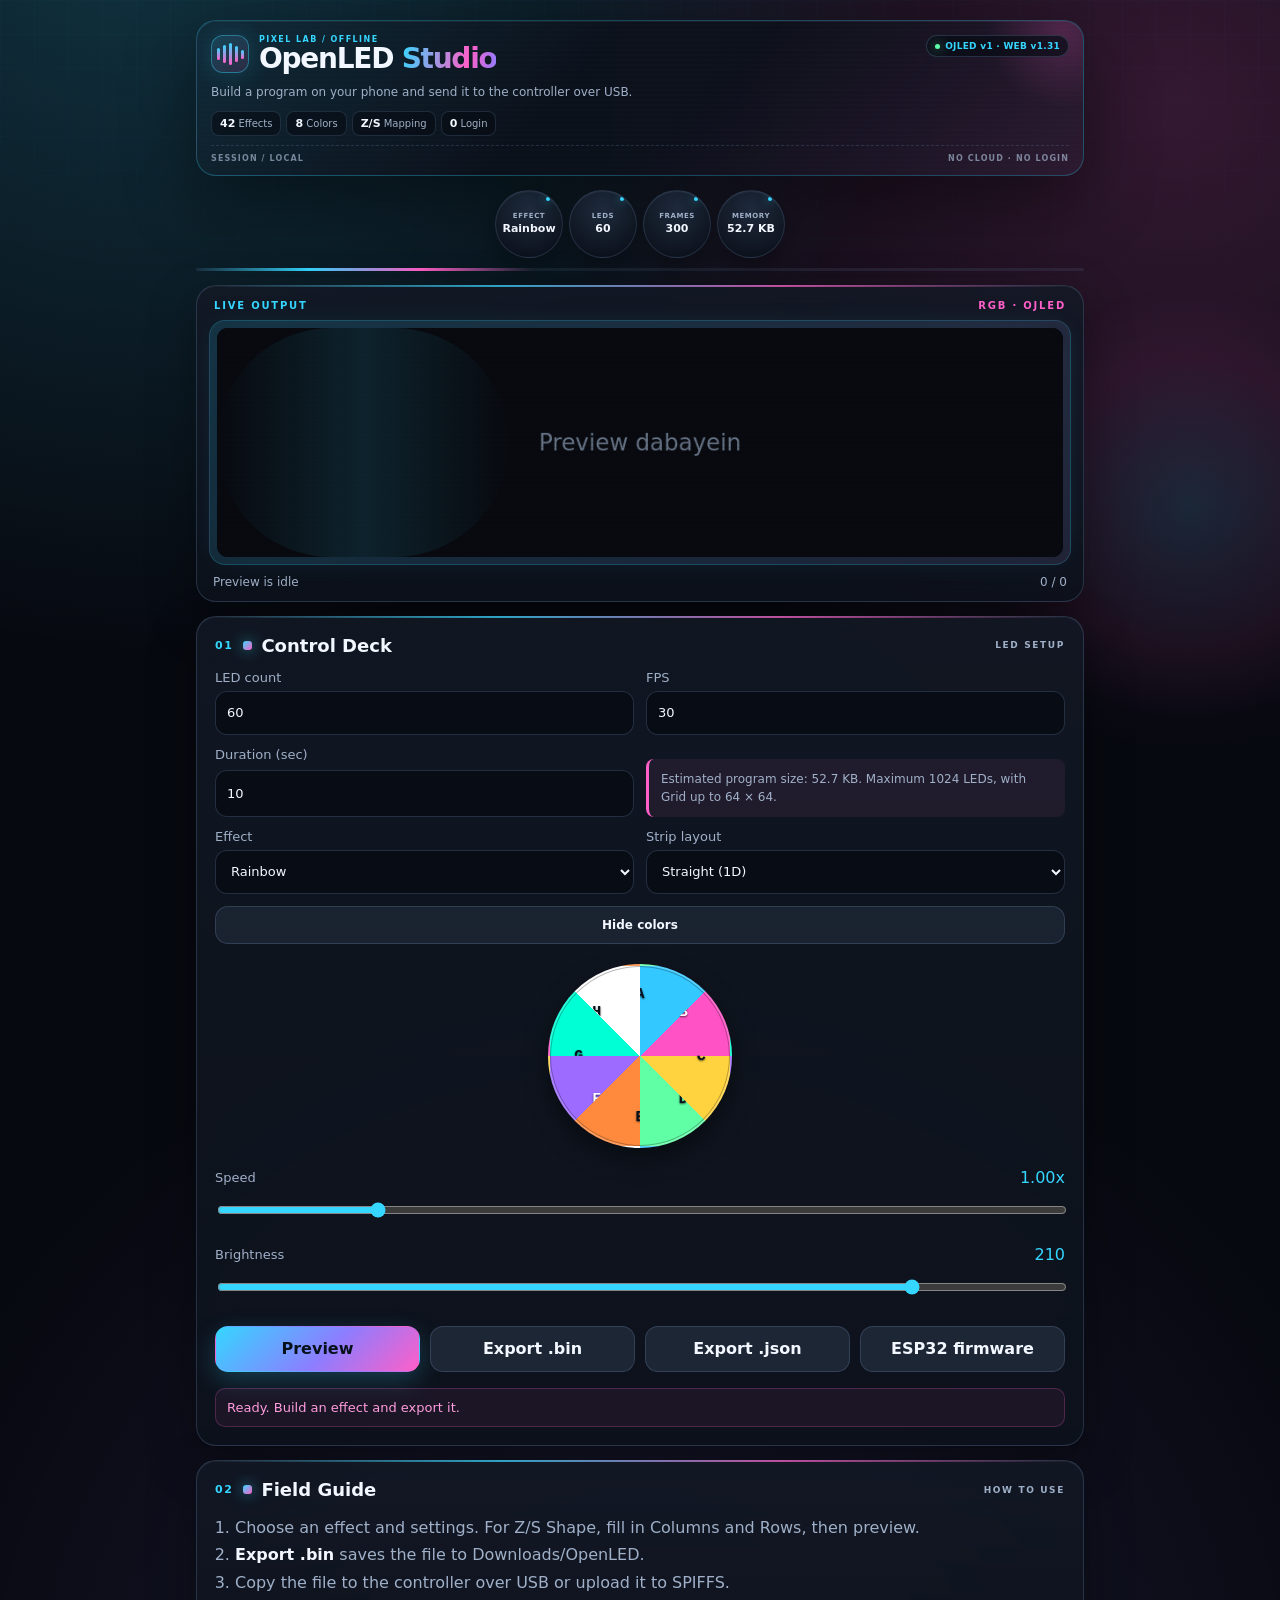
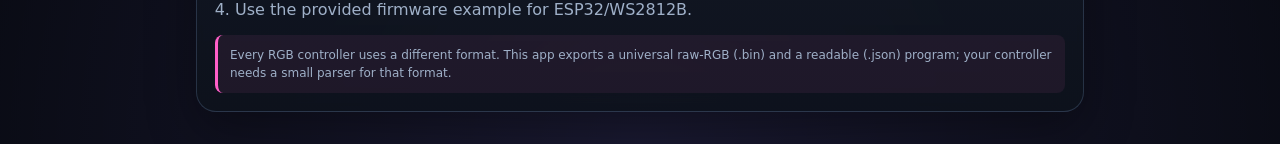
==== commit 4b42cf91: "Cache static assets and reduce animations" ====
--- a/index.html
+++ b/index.html
@@ -24,10 +24,10 @@
   <meta name="twitter:image" content="https://rohitprajapati487.github.io/openled-studio/icons/icon-512.png">
   <meta name="apple-mobile-web-app-capable" content="yes">
   <meta name="apple-mobile-web-app-status-bar-style" content="black-translucent">
-  <link rel="manifest" href="manifest.webmanifest?v=37">
+  <link rel="manifest" href="manifest.webmanifest?v=38">
   <link rel="icon" href="icons/icon-192.png">
   <link rel="apple-touch-icon" href="icons/icon-192.png">
-  <link rel="stylesheet" href="styles.css?v=37">
+  <link rel="stylesheet" href="styles.css?v=38">
   <script type="application/ld+json">
     {
       "@context": "https://schema.org",
@@ -60,7 +60,7 @@
             <h1>OpenLED <em>Studio</em></h1>
           </div>
         </div>
-        <span class="badge"><i class="live-dot"></i> OJLED v1 · WEB v1.30</span>
+        <span class="badge"><i class="live-dot"></i> OJLED v1 · WEB v1.31</span>
       </div>
       <p class="tagline">Build a program on your phone and send it to the controller over USB.</p>
       <div class="chips" aria-label="App features">
@@ -270,6 +270,6 @@
       <p class="note">Every RGB controller uses a different format. This app exports a universal raw-RGB (.bin) and a readable (.json) program; your controller needs a small parser for that format.</p>
     </section>
   </main>
-  <script src="app.js?v=37"></script>
+  <script src="app.js?v=38"></script>
 </body>
 </html>
--- a/styles.css
+++ b/styles.css
@@ -52,9 +52,7 @@
   top: 32vh;
   pointer-events: none;
   border-radius: 50%;
-  background: radial-gradient(circle, rgba(53, 214, 255, 0.16), rgba(255, 95, 200, 0.08) 48%, transparent 72%);
-  filter: blur(12px);
-  animation: drift 22s ease-in-out infinite alternate;
+  background: radial-gradient(circle, rgba(53, 214, 255, 0.12), rgba(255, 95, 200, 0.06) 48%, transparent 72%);
 }
 
 .app {
@@ -86,8 +84,7 @@
   right: -60px;
   top: -70px;
   border-radius: 50%;
-  background: radial-gradient(circle, rgba(255, 95, 200, 0.28), transparent 68%);
-  filter: blur(6px);
+  background: radial-gradient(circle, rgba(255, 95, 200, 0.2), transparent 68%);
 }
 
 .hero-noise {
@@ -443,8 +440,7 @@
   width: 34%;
   pointer-events: none;
   border-radius: 999px;
-  background: linear-gradient(90deg, transparent, rgba(53, 214, 255, 0.16), transparent);
-  filter: blur(3px);
+  background: linear-gradient(90deg, transparent, rgba(53, 214, 255, 0.12), transparent);
   animation: sweep 8s ease-in-out infinite;
 }
 
@@ -741,8 +737,16 @@
 }
 
 @media (max-width: 620px) {
-  body::after {
+  body::after,
+  .screen::after {
     display: none;
+  }
+
+  .hero::after,
+  .signal-line i,
+  .mark i,
+  .live-dot {
+    animation: none;
   }
 
   .app {
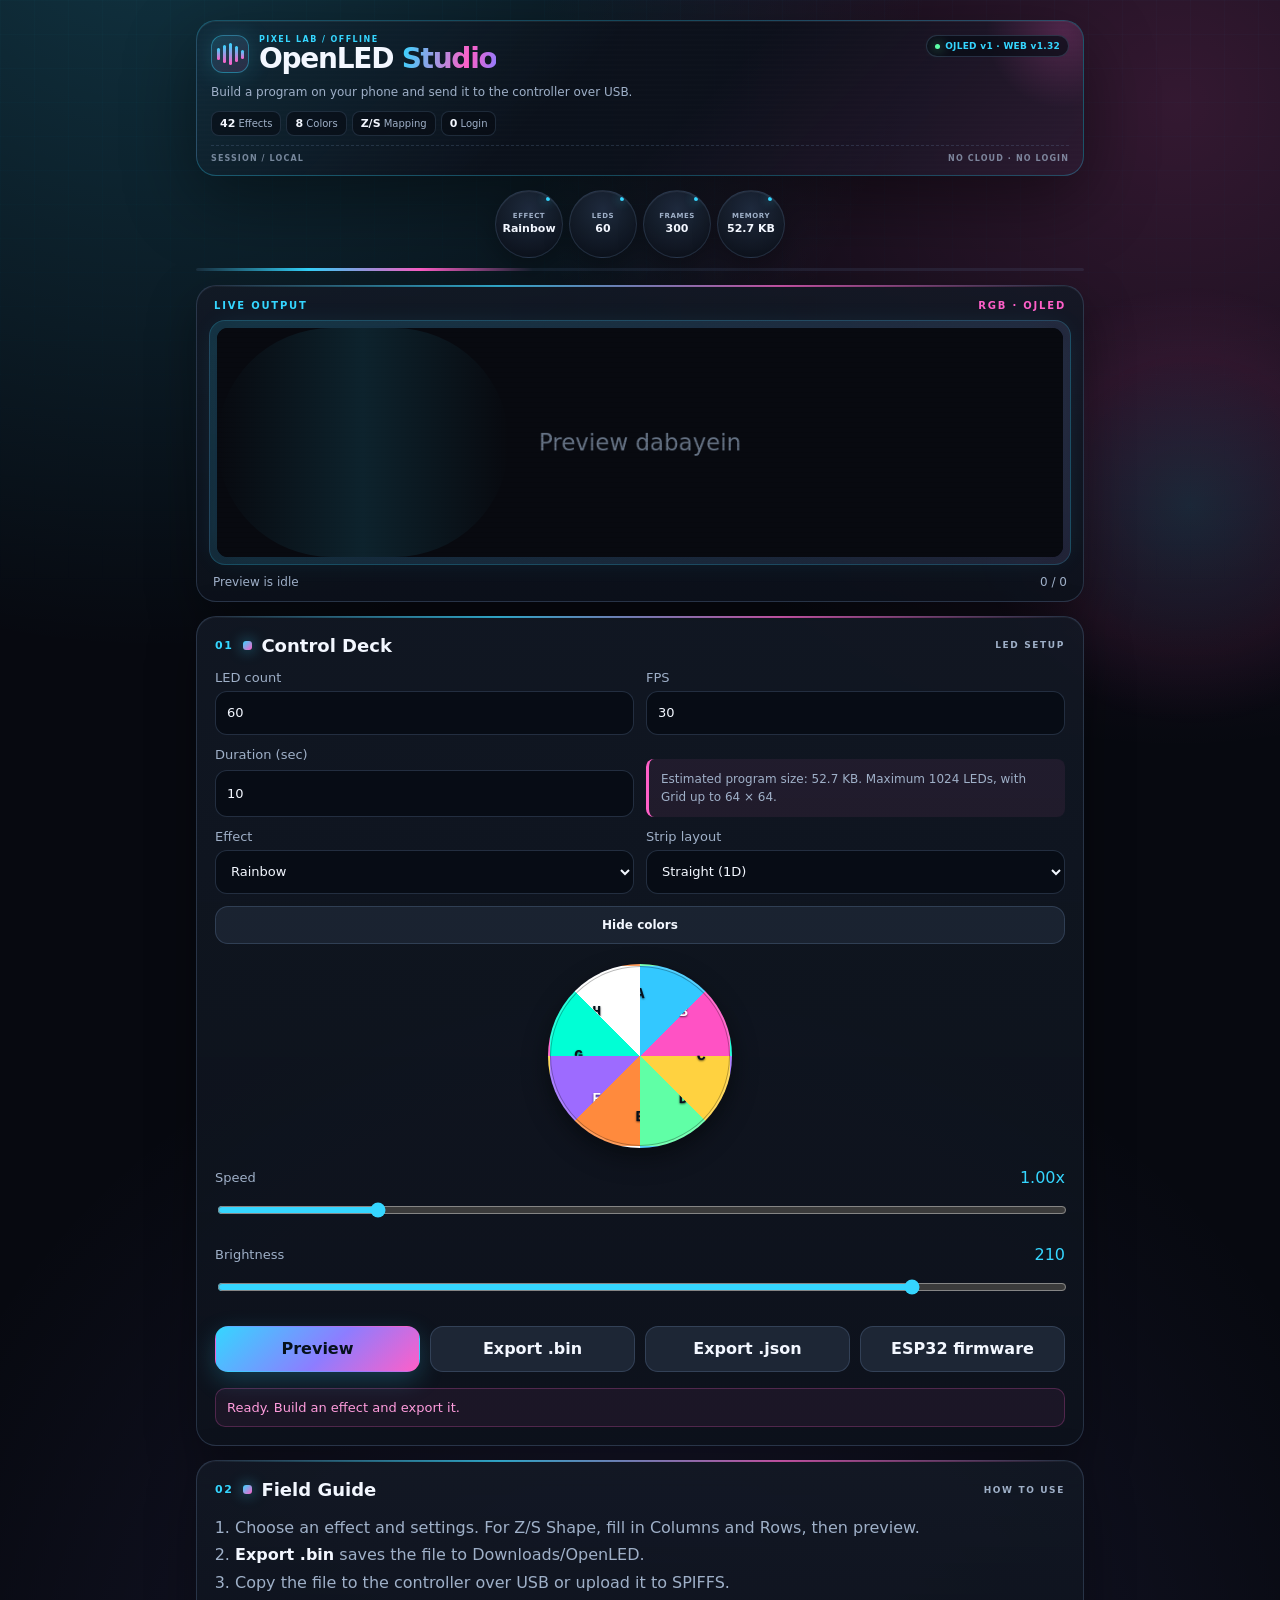
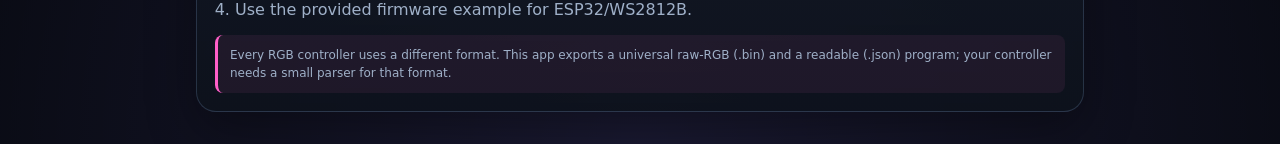
==== commit fe3d4709: "Remove costly backdrop blur" ====
--- a/index.html
+++ b/index.html
@@ -24,10 +24,10 @@
   <meta name="twitter:image" content="https://rohitprajapati487.github.io/openled-studio/icons/icon-512.png">
   <meta name="apple-mobile-web-app-capable" content="yes">
   <meta name="apple-mobile-web-app-status-bar-style" content="black-translucent">
-  <link rel="manifest" href="manifest.webmanifest?v=38">
+  <link rel="manifest" href="manifest.webmanifest?v=39">
   <link rel="icon" href="icons/icon-192.png">
   <link rel="apple-touch-icon" href="icons/icon-192.png">
-  <link rel="stylesheet" href="styles.css?v=38">
+  <link rel="stylesheet" href="styles.css?v=39">
   <script type="application/ld+json">
     {
       "@context": "https://schema.org",
@@ -60,7 +60,7 @@
             <h1>OpenLED <em>Studio</em></h1>
           </div>
         </div>
-        <span class="badge"><i class="live-dot"></i> OJLED v1 · WEB v1.31</span>
+        <span class="badge"><i class="live-dot"></i> OJLED v1 · WEB v1.32</span>
       </div>
       <p class="tagline">Build a program on your phone and send it to the controller over USB.</p>
       <div class="chips" aria-label="App features">
@@ -270,6 +270,6 @@
       <p class="note">Every RGB controller uses a different format. This app exports a universal raw-RGB (.bin) and a readable (.json) program; your controller needs a small parser for that format.</p>
     </section>
   </main>
-  <script src="app.js?v=38"></script>
+  <script src="app.js?v=39"></script>
 </body>
 </html>
--- a/styles.css
+++ b/styles.css
@@ -375,7 +375,6 @@
   border-radius: 20px;
   background: linear-gradient(180deg, var(--card), var(--card-2));
   box-shadow: 0 18px 48px rgba(0, 0, 0, 0.34), inset 0 1px rgba(255, 255, 255, 0.04);
-  backdrop-filter: blur(12px);
 }
 
 .card::before {
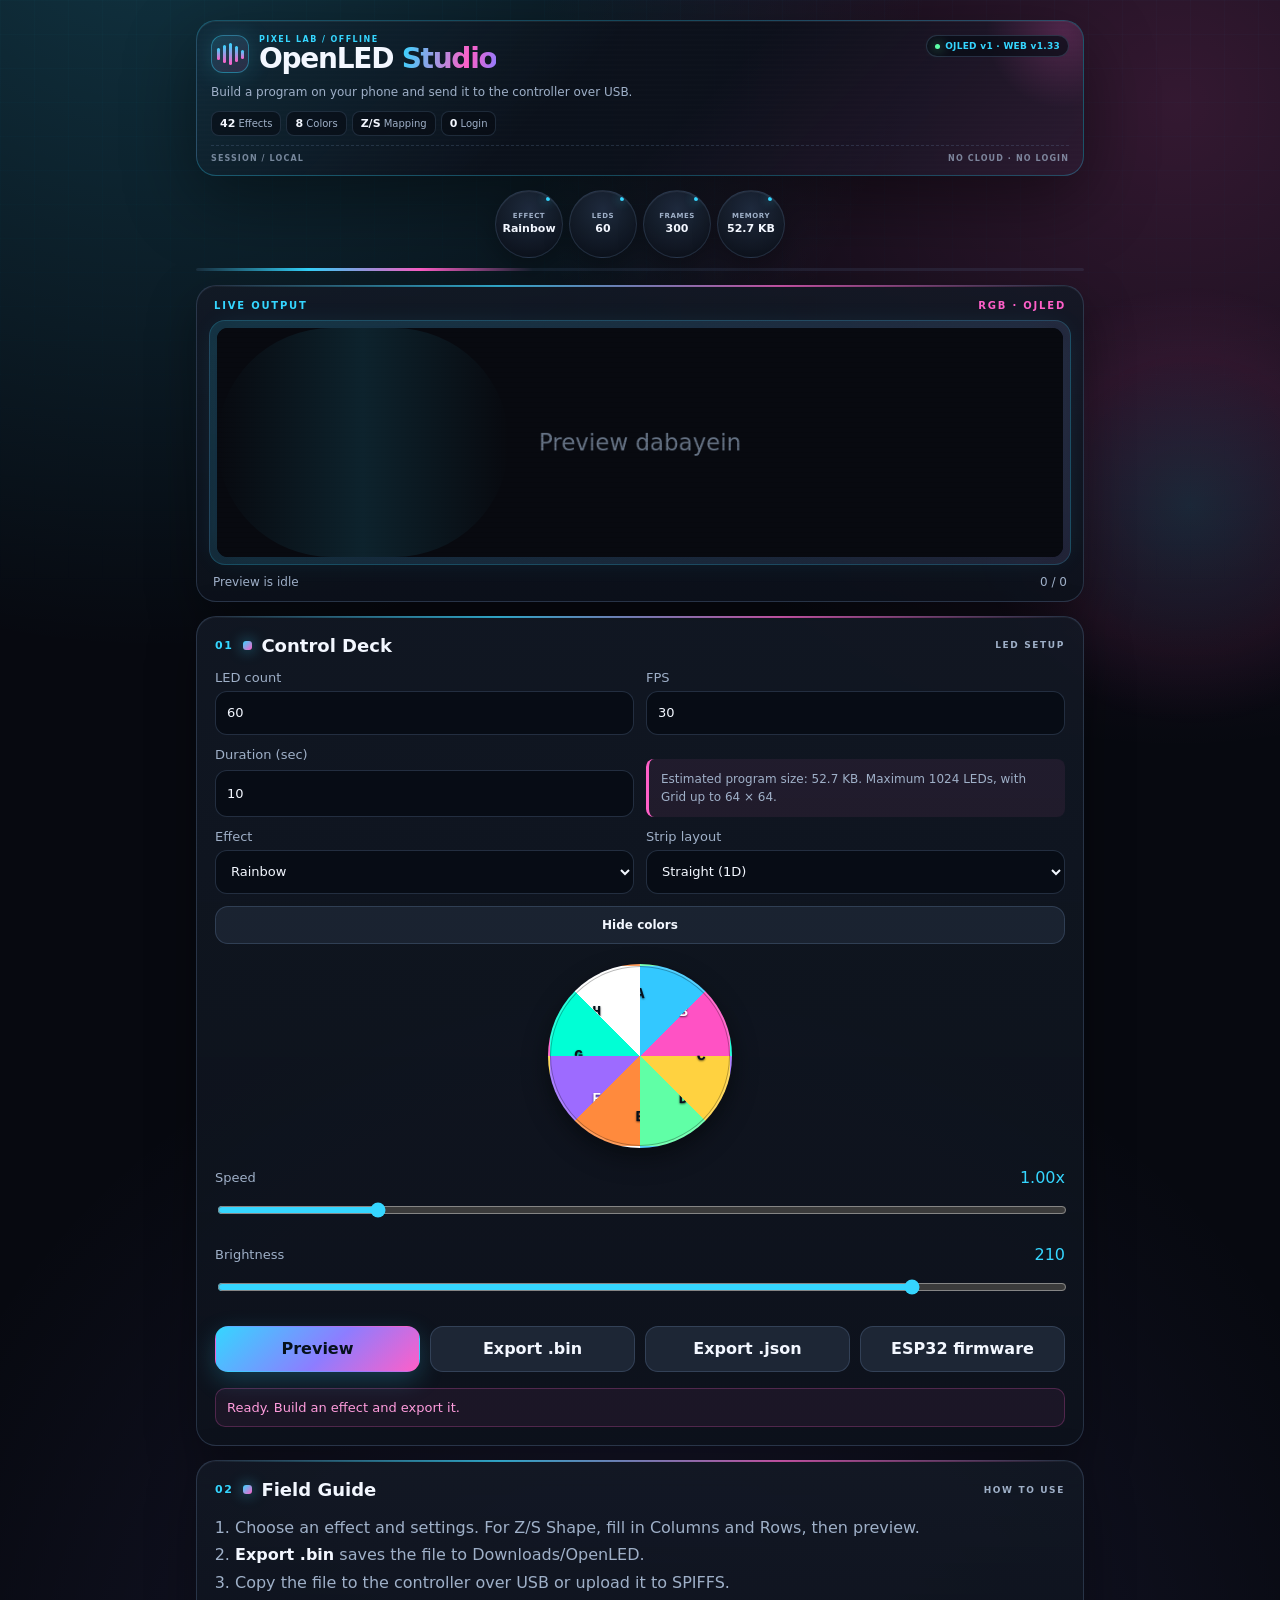
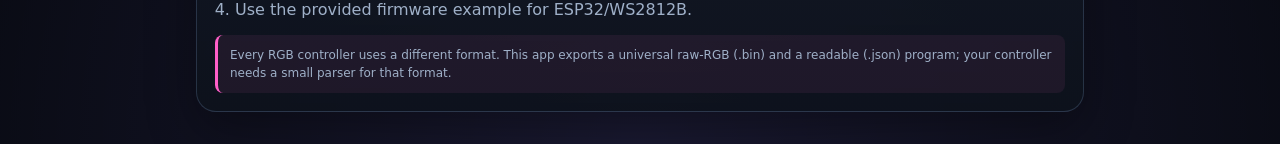
==== commit c7ca4855: "Add advanced 3D builder" ====
--- a/index.html
+++ b/index.html
@@ -24,10 +24,10 @@
   <meta name="twitter:image" content="https://rohitprajapati487.github.io/openled-studio/icons/icon-512.png">
   <meta name="apple-mobile-web-app-capable" content="yes">
   <meta name="apple-mobile-web-app-status-bar-style" content="black-translucent">
-  <link rel="manifest" href="manifest.webmanifest?v=39">
+  <link rel="manifest" href="manifest.webmanifest?v=40">
   <link rel="icon" href="icons/icon-192.png">
   <link rel="apple-touch-icon" href="icons/icon-192.png">
-  <link rel="stylesheet" href="styles.css?v=39">
+  <link rel="stylesheet" href="styles.css?v=40">
   <script type="application/ld+json">
     {
       "@context": "https://schema.org",
@@ -60,7 +60,7 @@
             <h1>OpenLED <em>Studio</em></h1>
           </div>
         </div>
-        <span class="badge"><i class="live-dot"></i> OJLED v1 · WEB v1.32</span>
+        <span class="badge"><i class="live-dot"></i> OJLED v1 · WEB v1.33</span>
       </div>
       <p class="tagline">Build a program on your phone and send it to the controller over USB.</p>
       <div class="chips" aria-label="App features">
@@ -153,6 +153,10 @@
             <option value="GALAXY">Galaxy</option>
             <option value="TRAFFIC">Traffic</option>
             <option value="TEXT3D">3D Name (running text)</option>
+            <option value="PIXEL3D">3D Pixel Art (draw your own)</option>
+            <option value="CUBE3D">3D Cube (rotating)</option>
+            <option value="TUNNEL3D">3D Tunnel (moving)</option>
+            <option value="SPHERE3D">3D Sphere (rotating)</option>
             <option value="CUSTOM">Custom (your own effect)</option>
           </select>
         </label>
@@ -167,13 +171,34 @@
             <option value="BOTTOM_TOP">Bottom → Top</option>
           </select>
         </label>
+        <label id="textDepthField" class="hidden">3D depth
+          <input id="textDepth" type="range" min="1" max="8" value="3">
+        </label>
+        <label id="textScaleField" class="hidden">Text size
+          <input id="textScale" type="range" min="1" max="3" value="1">
+        </label>
+        <label id="textSpacingField" class="hidden">Letter spacing
+          <input id="textSpacing" type="range" min="0" max="3" value="1">
+        </label>
         <label id="textOffsetXField" class="hidden">X position
           <input id="textOffsetX" type="range" min="-32" max="32" value="0">
         </label>
         <label id="textOffsetYField" class="hidden">Y position
           <input id="textOffsetY" type="range" min="-32" max="32" value="0">
         </label>
-        <p id="textHint" class="hidden note">A-Z, 0-9, space and . ! ? : - are supported. Use direction and X/Y position to place the text anywhere. For full 3D, keep Rows 7+ for horizontal and Columns 7+ for vertical.</p>
+        <p id="textHint" class="hidden note">A-Z, 0-9, space and . ! ? : - are supported. Use direction, X/Y position, depth and size to build the 3D text you want. For full depth, keep Rows 7+ for horizontal and Columns 7+ for vertical.</p>
+        <div id="pixelField" class="hidden pixel-wrap">
+          <div class="pixel-head">
+            <span>3D PIXEL ART</span>
+            <span class="pixel-actions">
+              <button id="pixelClear" type="button">Clear</button>
+              <button id="pixelSample" type="button">Sample</button>
+            </span>
+          </div>
+          <div id="pixelEditor" class="pixel-editor" role="grid" aria-label="3D pixel art editor"></div>
+          <input id="pixelPattern" type="hidden" value="">
+          <p class="note">Tap or drag cells to draw. Your art is extruded into 3D and exported with the program.</p>
+        </div>
         <label>Strip layout
           <select id="layout">
             <option value="LINE">Straight (1D)</option>
@@ -270,6 +295,6 @@
       <p class="note">Every RGB controller uses a different format. This app exports a universal raw-RGB (.bin) and a readable (.json) program; your controller needs a small parser for that format.</p>
     </section>
   </main>
-  <script src="app.js?v=39"></script>
+  <script src="app.js?v=40"></script>
 </body>
 </html>
--- a/styles.css
+++ b/styles.css
@@ -697,6 +697,66 @@
   color: var(--text);
 }
 
+.pixel-wrap {
+  grid-column: 1 / -1;
+  padding: 12px;
+  border: 1px solid var(--border);
+  border-radius: 14px;
+  background: rgba(7, 12, 20, 0.72);
+}
+
+.pixel-head {
+  display: flex;
+  align-items: center;
+  justify-content: space-between;
+  gap: 10px;
+  margin-bottom: 10px;
+  color: var(--muted);
+  font-size: 12px;
+  font-weight: 800;
+  letter-spacing: 0.08em;
+}
+
+.pixel-actions {
+  display: flex;
+  gap: 8px;
+}
+
+.pixel-actions button {
+  min-height: 32px;
+  padding: 0 12px;
+  border-radius: 10px;
+  font-size: 12px;
+}
+
+.pixel-editor {
+  display: grid;
+  grid-template-columns: repeat(12, minmax(0, 1fr));
+  gap: 4px;
+}
+
+.pixel-cell {
+  min-height: 0;
+  aspect-ratio: 1;
+  padding: 0;
+  border: 1px solid rgba(255, 255, 255, 0.08);
+  border-radius: 5px;
+  background: rgba(21, 29, 42, 0.92);
+  box-shadow: none;
+  touch-action: none;
+}
+
+.pixel-cell:hover {
+  transform: none;
+  border-color: var(--accent);
+}
+
+.pixel-cell.on {
+  border-color: rgba(255, 255, 255, 0.35);
+  background: linear-gradient(135deg, var(--accent), var(--accent-2));
+  box-shadow: inset 0 0 0 1px rgba(255, 255, 255, 0.2);
+}
+
 .hidden {
   display: none;
 }
